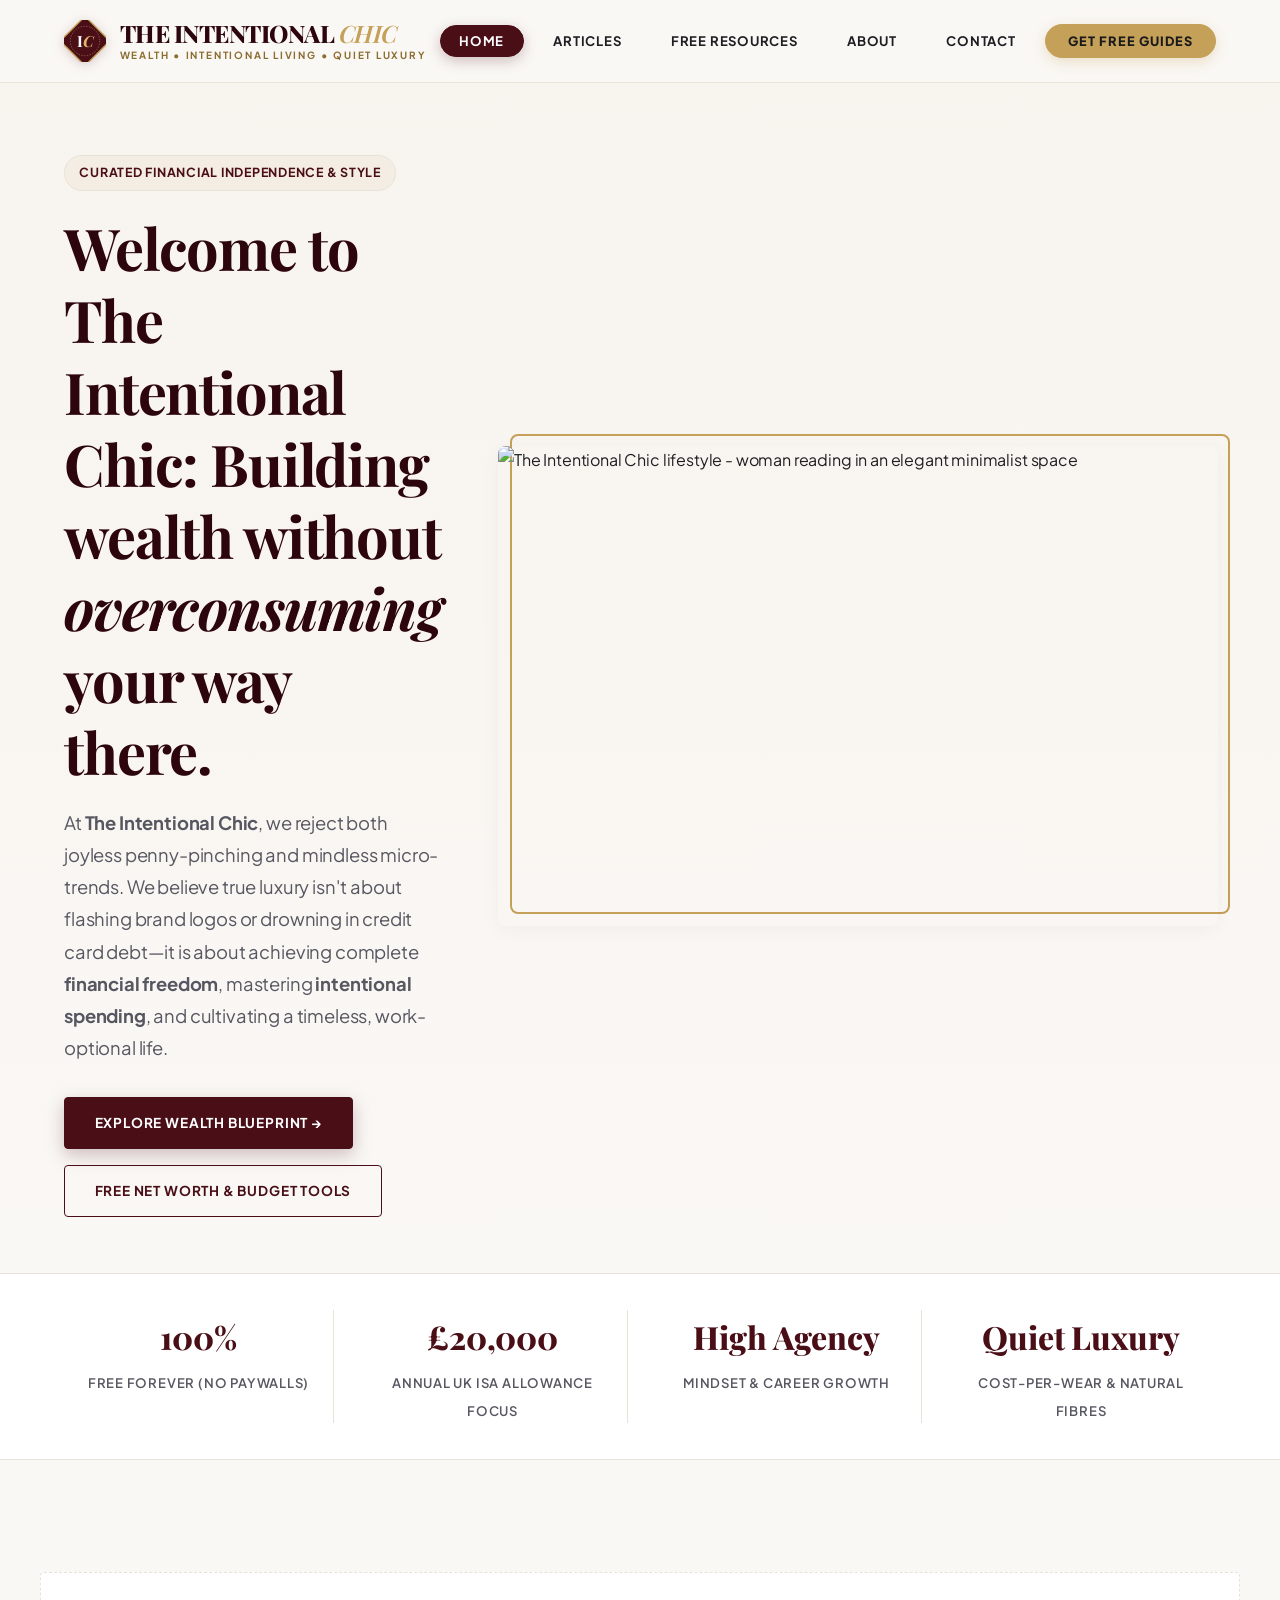
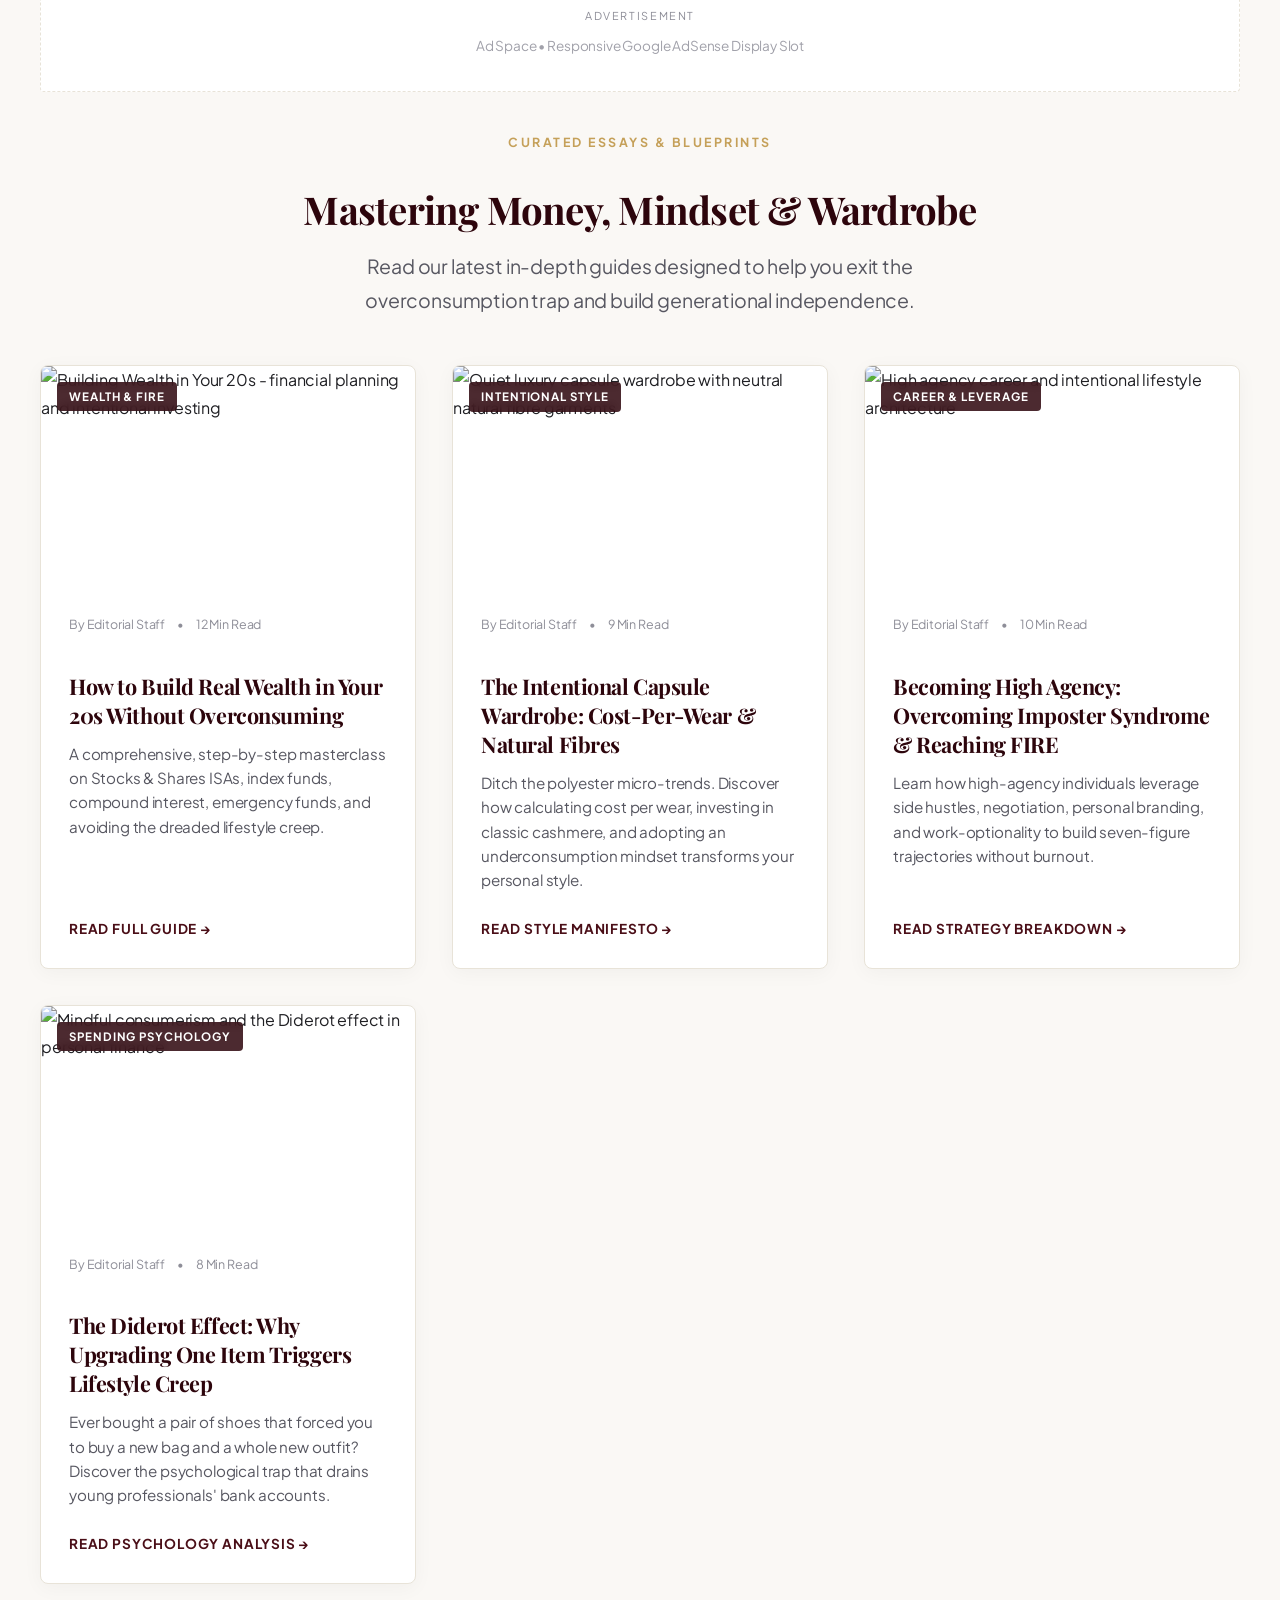
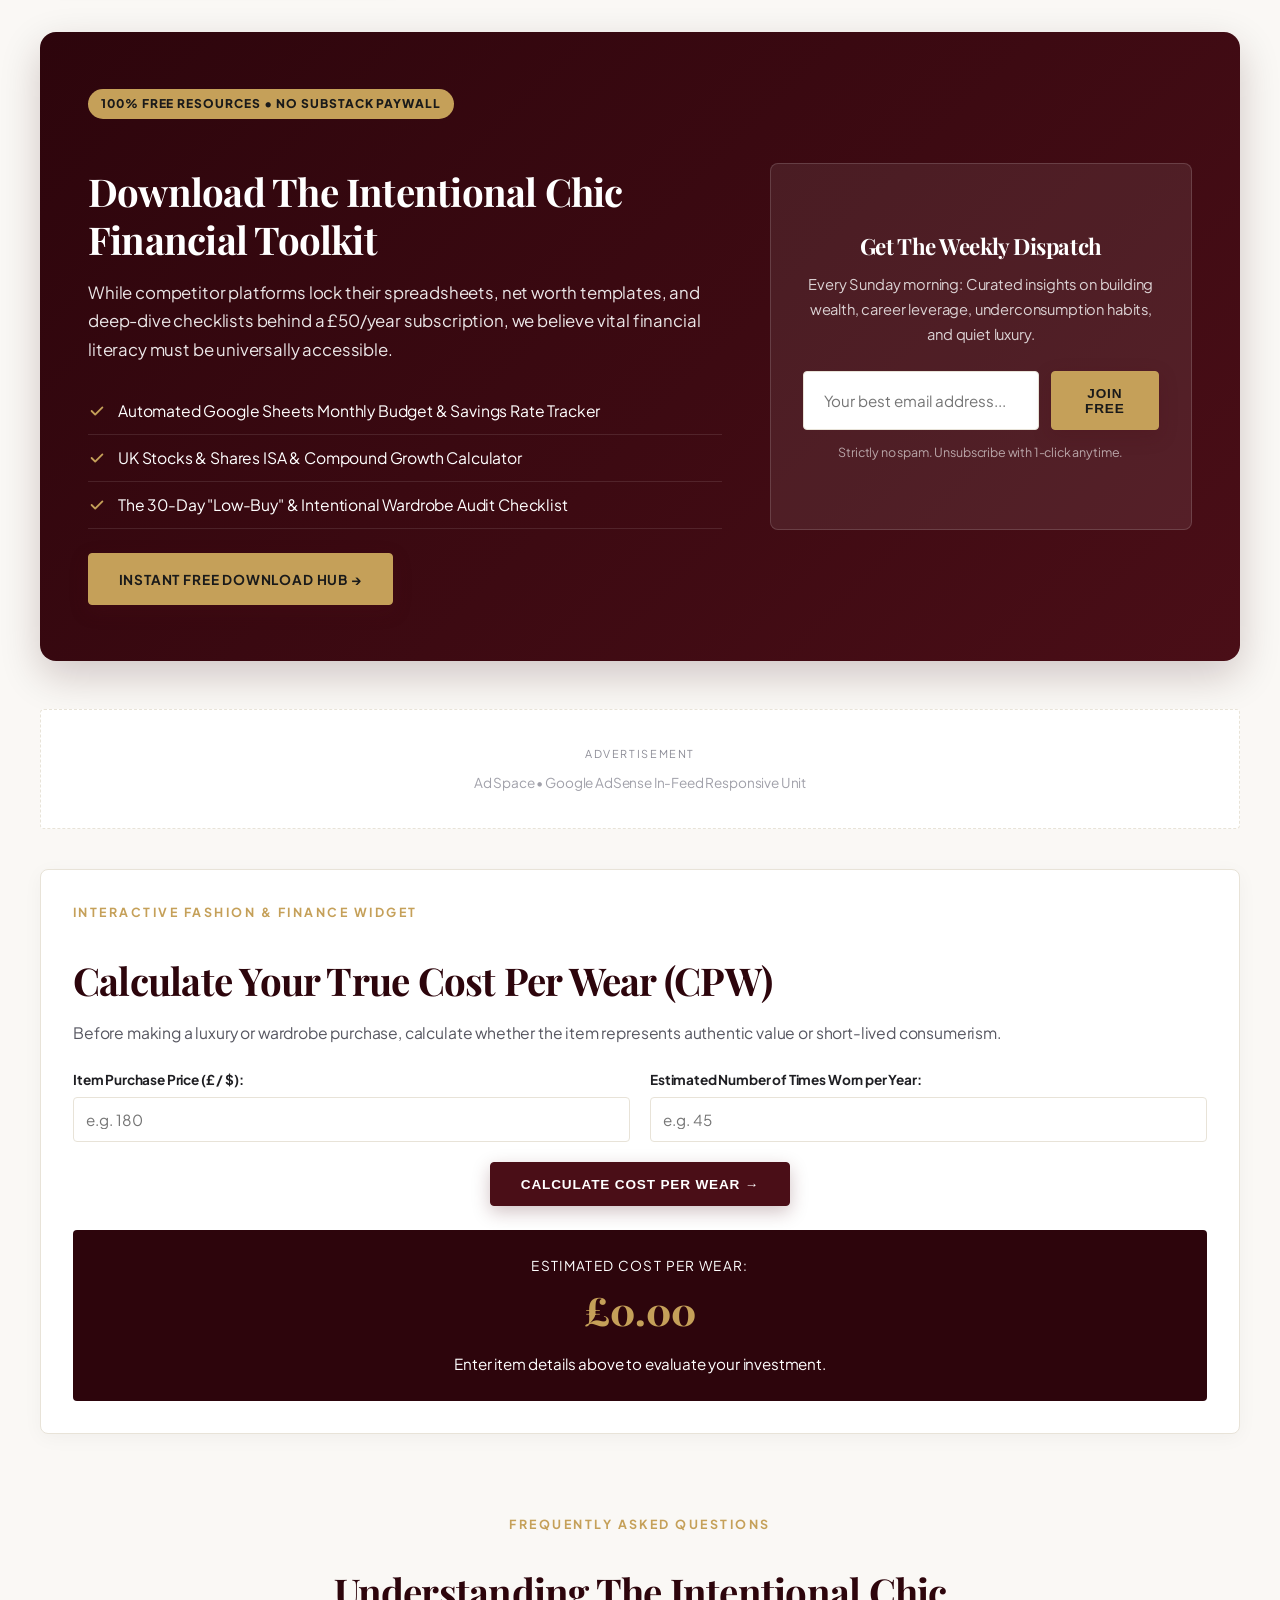
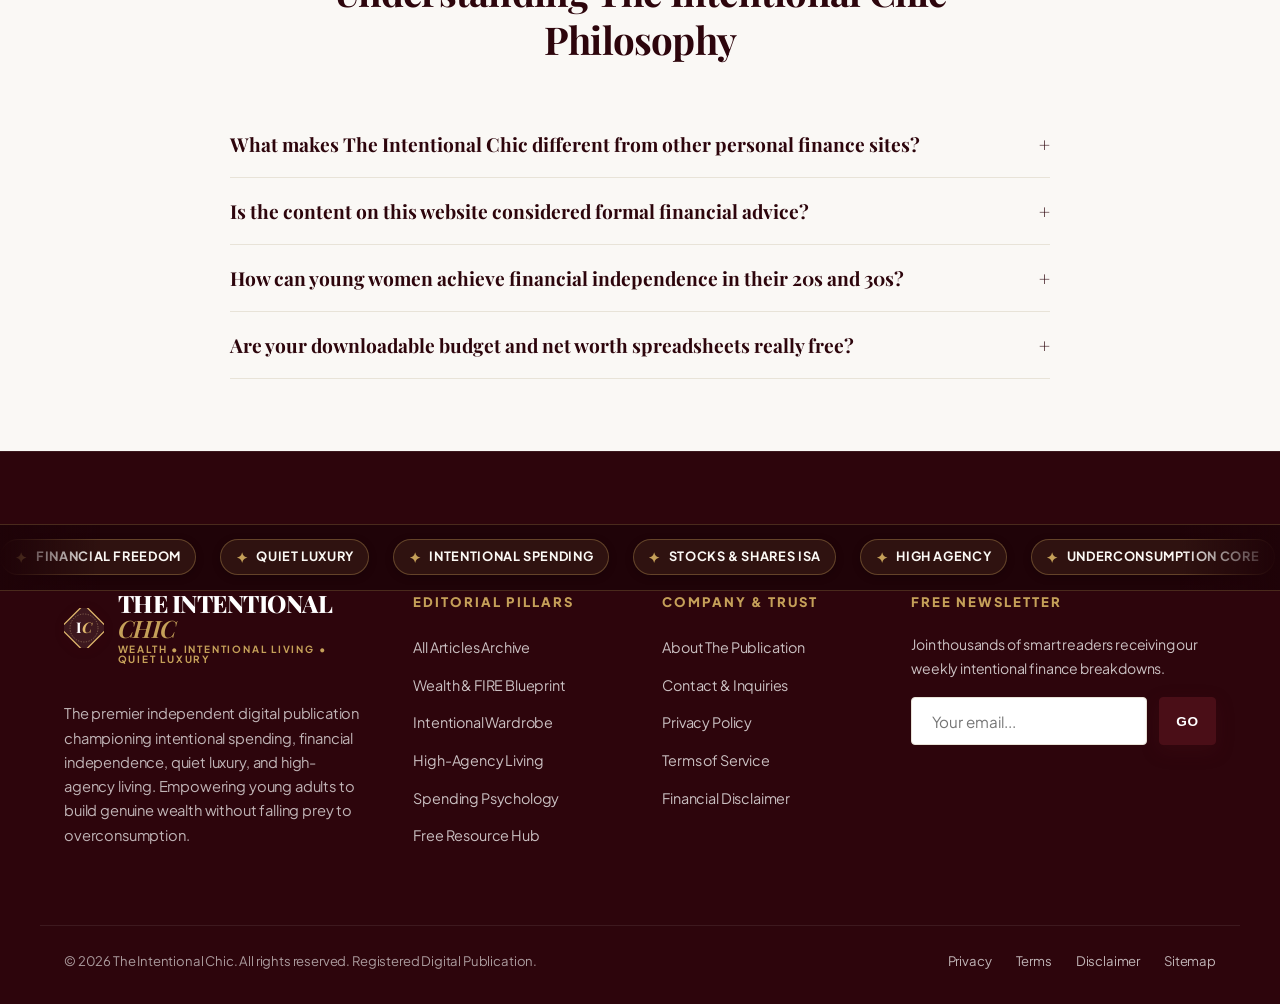
==== index.html @ efddeb8c "Add files via upload" ====
<!DOCTYPE html>
<html lang="en">
<head>
  <meta charset="UTF-8">
  <meta name="viewport" content="width=device-width, initial-scale=1.0">
  <title>The Intentional Chic — Building Wealth, Intentional Living & Quiet Luxury</title>
  <meta name="description" content="Welcome to The Intentional Chic. Discover how to build wealth in your 20s and 30s without overconsuming. 100% free personal finance guides, Stocks & Shares ISA tutorials, quiet luxury capsule wardrobes, and high-agency strategies.">
  <meta name="keywords" content="The Intentional Chic, building wealth in your 20s, quiet luxury, intentional spending, financial literacy, underconsumption core, Stocks and Shares ISA, FIRE movement UK, compound interest, personal finance">
  <link rel="canonical" href="https://www.theintentionalchic.com/">
  
  <!-- Open Graph / Meta -->
  <meta property="og:type" content="website">
  <meta property="og:title" content="The Intentional Chic — Building Wealth, Intentional Living & Quiet Luxury">
  <meta property="og:description" content="The blueprint for building wealth, mastering personal finance, and cultivating quiet luxury without overconsumption. 100% free with zero paywalls.">
  <meta property="og:image" content="images/hero-intentional-chic-lifestyle.jpg">
  <meta property="og:url" content="https://www.theintentionalchic.com/">

  <!-- Stylesheet -->
    <link rel="icon" type="image/svg+xml" href="images/favicon.svg">
  <link rel="stylesheet" href="styles.css">
  <link rel="preconnect" href="https://fonts.googleapis.com">
  <link rel="preconnect" href="https://fonts.gstatic.com" crossorigin>
  <link href="https://fonts.googleapis.com/css2?family=Playfair+Display:ital,wght@0,500;0,700;0,800;1,400;1,600&family=Plus+Jakarta+Sans:wght@400;500;600;700&display=swap" rel="stylesheet">

  <!-- Schema.org Structured Data for Google AdSense & SEO -->
  <script type="application/ld+json">
  {
    "@context": "https://schema.org",
    "@type": "WebSite",
    "name": "The Intentional Chic",
    "url": "https://www.theintentionalchic.com/",
    "description": "Building wealth in your 20s without overconsuming. Practical personal finance, quiet luxury, and financial independence.",
    "publisher": {
      "@type": "Organization",
      "name": "The Intentional Chic",
      "logo": {
        "@type": "ImageObject",
        "url": "https://www.theintentionalchic.com/images/hero-intentional-chic-lifestyle.jpg"
      }
    }
  }
  </script>
</head>
<body>

  

  <!-- Site Header -->
  <header class="site-header">
    <div class="container nav-wrapper">
            <a href="index.html" class="brand-logo" aria-label="The Intentional Chic Home">
        <div class="logo-mark">
          <svg width="42" height="42" viewBox="0 0 60 60" fill="none" xmlns="http://www.w3.org/2000/svg">
            <rect x="5" y="5" width="50" height="50" rx="6" transform="rotate(45 30 30)" fill="#4a0e17" stroke="#c5a059" stroke-width="2"/>
            <circle cx="30" cy="30" r="21" stroke="#dfb76c" stroke-width="1" stroke-dasharray="2 2" stroke-opacity="0.6"/>
            <text x="23" y="38" font-family="'Playfair Display', Georgia, serif" font-size="22" font-weight="700" fill="#ffffff" text-anchor="middle">I</text>
            <text x="35" y="38" font-family="'Playfair Display', Georgia, serif" font-size="22" font-weight="700" font-style="italic" fill="#dfb76c" text-anchor="middle">C</text>
          </svg>
        </div>
        <div class="logo-text">
          <span class="logo-brand">THE INTENTIONAL <em>CHIC</em></span>
          <span class="logo-tagline">WEALTH &bull; INTENTIONAL LIVING &bull; QUIET LUXURY</span>
        </div>
      </a>

<nav>
        <ul class="main-nav">
          <li><a href="index.html" class="nav-link active">Home</a></li>
          <li><a href="articles.html" class="nav-link">Articles</a></li>
          <li><a href="free-resources.html" class="nav-link">Free Resources</a></li>
          <li><a href="about.html" class="nav-link">About</a></li>
          <li><a href="contact.html" class="nav-link">Contact</a></li>
          <li><a href="free-resources.html" class="nav-cta">Get Free Guides</a></li>
        </ul>
      </nav>

      <button class="mobile-menu-btn" aria-label="Toggle navigation menu" aria-expanded="false">&#9776;</button>
    </div>
  </header>

  <!-- Hero Section (Featuring Web Name in Intro) -->
  <section class="hero-section">
    <div class="container hero-grid">
      <div class="hero-content">
        <div class="hero-badge">Curated Financial Independence &amp; Style</div>
        <h1 class="hero-title">
          Welcome to <strong>The Intentional Chic</strong>: Building wealth without <em>overconsuming</em> your way there.
        </h1>
        <p class="hero-desc">
          At <strong>The Intentional Chic</strong>, we reject both joyless penny-pinching and mindless micro-trends. We believe true luxury isn't about flashing brand logos or drowning in credit card debt—it is about achieving complete <strong>financial freedom</strong>, mastering <strong>intentional spending</strong>, and cultivating a timeless, work-optional life.
        </p>
        <div class="hero-actions">
          <a href="building-wealth-in-your-20s.html" class="btn-primary">Explore Wealth Blueprint &rarr;</a>
          <a href="free-resources.html" class="btn-outline">Free Net Worth &amp; Budget Tools</a>
        </div>
      </div>

      <div class="hero-image-wrap">
        <img src="images/hero-intentional-chic-lifestyle.jpg" alt="The Intentional Chic lifestyle - woman reading in an elegant minimalist space" class="hero-img" width="1200" height="800">
      </div>
    </div>
  </section>

  <!-- Key Metrics Strip -->
  <div class="metrics-strip">
    <div class="container metrics-grid">
      <div class="metric-item">
        <span class="metric-value">100%</span>
        <span class="metric-label">Free Forever (No Paywalls)</span>
      </div>
      <div class="metric-item">
        <span class="metric-value">£20,000</span>
        <span class="metric-label">Annual UK ISA Allowance Focus</span>
      </div>
      <div class="metric-item">
        <span class="metric-value">High Agency</span>
        <span class="metric-label">Mindset &amp; Career Growth</span>
      </div>
      <div class="metric-item">
        <span class="metric-value">Quiet Luxury</span>
        <span class="metric-label">Cost-Per-Wear &amp; Natural Fibres</span>
      </div>
    </div>
  </div>

  <!-- Main Content Container -->
  <main class="container section-pad">

    <!-- AdSense Slot (Top Responsive Banner) -->
    <div class="adsense-slot" aria-label="Advertisement Banner">
      <span class="adsense-label">Advertisement</span>
      <!-- Google AdSense ad unit code goes here -->
      <div style="font-size: 0.85rem; color: #a1a1aa;">Ad Space &bull; Responsive Google AdSense Display Slot</div>
    </div>

    <!-- Section Header: Featured Editorial Articles -->
    <div class="section-head">
      <span class="section-eyebrow">Curated Essays &amp; Blueprints</span>
      <h2 class="section-title">Mastering Money, Mindset &amp; Wardrobe</h2>
      <p class="lead-text">Read our latest in-depth guides designed to help you exit the overconsumption trap and build generational independence.</p>
    </div>

    <!-- Articles Grid -->
    <div class="articles-grid">

      <!-- Article Card 1 -->
      <article class="article-card">
        <div class="card-thumb-wrap">
          <img src="images/building-wealth-in-your-20s-investment.jpg" alt="Building Wealth in Your 20s - financial planning and intentional investing" class="card-thumb" loading="lazy">
          <span class="card-category">Wealth &amp; FIRE</span>
        </div>
        <div class="card-body">
          <div class="card-meta">
            <span>By Editorial Staff</span> &bull; <span>12 Min Read</span>
          </div>
          <h3 class="card-title">
            <a href="building-wealth-in-your-20s.html">How to Build Real Wealth in Your 20s Without Overconsuming</a>
          </h3>
          <p class="card-excerpt">
            A comprehensive, step-by-step masterclass on Stocks &amp; Shares ISAs, index funds, compound interest, emergency funds, and avoiding the dreaded lifestyle creep.
          </p>
          <a href="building-wealth-in-your-20s.html" class="card-link">Read Full Guide &rarr;</a>
        </div>
      </article>

      <!-- Article Card 2 -->
      <article class="article-card">
        <div class="card-thumb-wrap">
          <img src="images/quiet-luxury-capsule-wardrobe-staples.jpg" alt="Quiet luxury capsule wardrobe with neutral natural fibre garments" class="card-thumb" loading="lazy">
          <span class="card-category">Intentional Style</span>
        </div>
        <div class="card-body">
          <div class="card-meta">
            <span>By Editorial Staff</span> &bull; <span>9 Min Read</span>
          </div>
          <h3 class="card-title">
            <a href="quiet-luxury-capsule-wardrobe.html">The Intentional Capsule Wardrobe: Cost-Per-Wear &amp; Natural Fibres</a>
          </h3>
          <p class="card-excerpt">
            Ditch the polyester micro-trends. Discover how calculating cost per wear, investing in classic cashmere, and adopting an underconsumption mindset transforms your personal style.
          </p>
          <a href="quiet-luxury-capsule-wardrobe.html" class="card-link">Read Style Manifesto &rarr;</a>
        </div>
      </article>

      <!-- Article Card 3 -->
      <article class="article-card">
        <div class="card-thumb-wrap">
          <img src="images/high-agency-career-financial-freedom.jpg" alt="High agency career and intentional lifestyle architecture" class="card-thumb" loading="lazy">
          <span class="card-category">Career &amp; Leverage</span>
        </div>
        <div class="card-body">
          <div class="card-meta">
            <span>By Editorial Staff</span> &bull; <span>10 Min Read</span>
          </div>
          <h3 class="card-title">
            <a href="high-agency-financial-freedom.html">Becoming High Agency: Overcoming Imposter Syndrome &amp; Reaching FIRE</a>
          </h3>
          <p class="card-excerpt">
            Learn how high-agency individuals leverage side hustles, negotiation, personal branding, and work-optionality to build seven-figure trajectories without burnout.
          </p>
          <a href="high-agency-financial-freedom.html" class="card-link">Read Strategy Breakdown &rarr;</a>
        </div>
      </article>

      <!-- Article Card 4 -->
      <article class="article-card">
        <div class="card-thumb-wrap">
          <img src="images/diderot-effect-mindful-spending-habits.jpg" alt="Mindful consumerism and the Diderot effect in personal finance" class="card-thumb" loading="lazy">
          <span class="card-category">Spending Psychology</span>
        </div>
        <div class="card-body">
          <div class="card-meta">
            <span>By Editorial Staff</span> &bull; <span>8 Min Read</span>
          </div>
          <h3 class="card-title">
            <a href="diderot-effect-mindful-spending.html">The Diderot Effect: Why Upgrading One Item Triggers Lifestyle Creep</a>
          </h3>
          <p class="card-excerpt">
            Ever bought a pair of shoes that forced you to buy a new bag and a whole new outfit? Discover the psychological trap that drains young professionals' bank accounts.
          </p>
          <a href="diderot-effect-mindful-spending.html" class="card-link">Read Psychology Analysis &rarr;</a>
        </div>
      </article>

    </div>

    <!-- Free Resources Feature Box (Our Key Differentiator vs Paid Substack) -->
    <div class="resources-feature-box">
      <div>
        <span class="free-pill">100% Free Resources &bull; No Substack Paywall</span>
        <h2>Download The Intentional Chic Financial Toolkit</h2>
        <p style="color: rgba(255, 255, 255, 0.9); font-size: 1.05rem; margin-top: 0.75rem;">
          While competitor platforms lock their spreadsheets, net worth templates, and deep-dive checklists behind a £50/year subscription, we believe vital financial literacy must be universally accessible.
        </p>
        <ul class="resources-list">
          <li>
            <svg width="18" height="18" fill="currentColor" viewBox="0 0 20 20"><path fill-rule="evenodd" d="M16.707 5.293a1 1 0 010 1.414l-8 8a1 1 0 01-1.414 0l-4-4a1 1 0 011.414-1.414L8 12.586l7.293-7.293a1 1 0 011.414 0z" clip-rule="evenodd"></path></svg>
            Automated Google Sheets Monthly Budget &amp; Savings Rate Tracker
          </li>
          <li>
            <svg width="18" height="18" fill="currentColor" viewBox="0 0 20 20"><path fill-rule="evenodd" d="M16.707 5.293a1 1 0 010 1.414l-8 8a1 1 0 01-1.414 0l-4-4a1 1 0 011.414-1.414L8 12.586l7.293-7.293a1 1 0 011.414 0z" clip-rule="evenodd"></path></svg>
            UK Stocks &amp; Shares ISA &amp; Compound Growth Calculator
          </li>
          <li>
            <svg width="18" height="18" fill="currentColor" viewBox="0 0 20 20"><path fill-rule="evenodd" d="M16.707 5.293a1 1 0 010 1.414l-8 8a1 1 0 01-1.414 0l-4-4a1 1 0 011.414-1.414L8 12.586l7.293-7.293a1 1 0 011.414 0z" clip-rule="evenodd"></path></svg>
            The 30-Day "Low-Buy" &amp; Intentional Wardrobe Audit Checklist
          </li>
        </ul>
        <a href="free-resources.html" class="btn-primary" style="background: var(--color-accent-gold); color: #1a1a1a; border-color: var(--color-accent-gold);">
          Instant Free Download Hub &rarr;
        </a>
      </div>

      <div>
        <div class="newsletter-card" style="background: rgba(255, 255, 255, 0.08); border-color: rgba(255, 255, 255, 0.15); color: #fff;">
          <h3 style="color: #fff; font-size: 1.4rem;">Get The Weekly Dispatch</h3>
          <p style="font-size: 0.92rem; color: rgba(255, 255, 255, 0.8); margin-top: 0.5rem;">
            Every Sunday morning: Curated insights on building wealth, career leverage, underconsumption habits, and quiet luxury.
          </p>
          <form class="newsletter-form" id="lead-capture-form">
            <input type="email" class="newsletter-input" placeholder="Your best email address..." required aria-label="Email Address">
            <button type="submit" class="btn-primary" style="background: var(--color-accent-gold); color: #1a1a1a; border-color: var(--color-accent-gold);">Join Free</button>
          </form>
          <p class="newsletter-note" style="color: rgba(255, 255, 255, 0.6);">Strictly no spam. Unsubscribe with 1-click anytime.</p>
        </div>
      </div>
    </div>

    <!-- AdSense In-Content Slot -->
    <div class="adsense-slot" aria-label="Advertisement Banner">
      <span class="adsense-label">Advertisement</span>
      <div style="font-size: 0.85rem; color: #a1a1aa;">Ad Space &bull; Google AdSense In-Feed Responsive Unit</div>
    </div>

    <!-- Interactive Cost-Per-Wear Calculator Tool -->
    <div class="interactive-tool-card">
      <span class="section-eyebrow">Interactive Fashion &amp; Finance Widget</span>
      <h2>Calculate Your True Cost Per Wear (CPW)</h2>
      <p style="color: var(--color-text-muted); font-size: 0.98rem;">
        Before making a luxury or wardrobe purchase, calculate whether the item represents authentic value or short-lived consumerism.
      </p>

      <div class="tool-grid">
        <div class="tool-field">
          <label for="item-price">Item Purchase Price (£ / $):</label>
          <input type="number" id="item-price" placeholder="e.g. 180" min="1">
        </div>
        <div class="tool-field">
          <label for="estimated-wears">Estimated Number of Times Worn per Year:</label>
          <input type="number" id="estimated-wears" placeholder="e.g. 45" min="1">
        </div>
      </div>

      <div style="margin-top: 1.25rem; text-align: center;">
        <button type="button" id="calculate-cpw" class="btn-primary">Calculate Cost Per Wear &rarr;</button>
      </div>

      <div class="tool-result-box">
        <div style="font-size: 0.85rem; letter-spacing: 0.1em; text-transform: uppercase;">Estimated Cost Per Wear:</div>
        <div class="tool-result-number" id="cpw-result">£0.00</div>
        <div id="cpw-verdict" style="margin-top: 0.5rem; font-size: 0.95rem;">Enter item details above to evaluate your investment.</div>
      </div>
    </div>

    <!-- Frequently Asked Questions (FAQ - Essential for AdSense & Rich Snippets) -->
    <div class="section-head" style="margin-top: 5rem;">
      <span class="section-eyebrow">Frequently Asked Questions</span>
      <h2 class="section-title">Understanding The Intentional Chic Philosophy</h2>
    </div>

    <div class="faq-list">
      <div class="faq-item">
        <button class="faq-question" aria-expanded="false">
          What makes The Intentional Chic different from other personal finance sites?
          <span>+</span>
        </button>
        <div class="faq-answer" style="display: none;">
          <p>
            Traditional finance platforms preach extreme austerity and restrictive penny-pinching, while fashion media promotes endless hyper-consumption. <strong>The Intentional Chic</strong> bridges this gap: we show you how to enjoy high quality, quiet luxury, and great taste while aggressively building wealth and funding your work-optional future. Most importantly, everything on our platform is <strong>100% free</strong> with zero paywalls.
          </p>
        </div>
      </div>

      <div class="faq-item">
        <button class="faq-question" aria-expanded="false">
          Is the content on this website considered formal financial advice?
          <span>+</span>
        </button>
        <div class="faq-answer" style="display: none;">
          <p>
            No. All content on <strong>The Intentional Chic</strong> is strictly for educational, informational, and inspirational purposes. We do not provide tailored individual financial, tax, or investment advice. For regulated UK advice, always consult a licensed professional registered with the <a href="https://www.fca.org.uk/" target="_blank" rel="noopener noreferrer">Financial Conduct Authority (FCA)</a>.
          </p>
        </div>
      </div>

      <div class="faq-item">
        <button class="faq-question" aria-expanded="false">
          How can young women achieve financial independence in their 20s and 30s?
          <span>+</span>
        </button>
        <div class="faq-answer" style="display: none;">
          <p>
            By focusing on three core pillars: (1) Automating contributions into tax-advantaged accounts like the UK Stocks &amp; Shares ISA, (2) Practicing intentional spending by eliminating low-value micro-expenses, and (3) Adopting a high-agency career mindset that actively seeks skill leverage, promotions, and asymmetric side income. Explore our in-depth <a href="building-wealth-in-your-20s.html">Wealth Building Guide</a> for a full breakdown.
          </p>
        </div>
      </div>

      <div class="faq-item">
        <button class="faq-question" aria-expanded="false">
          Are your downloadable budget and net worth spreadsheets really free?
          <span>+</span>
        </button>
        <div class="faq-answer" style="display: none;">
          <p>
            Yes, 100% free. You can view, copy, and utilize all templates directly on our <a href="free-resources.html">Free Resources Page</a> without providing credit card details or paying monthly membership fees.
          </p>
        </div>
      </div>
    </div>

  </main>

  <!-- Site Footer with Mandatory AdSense Compliance Links -->
  <footer class="site-footer">
  <!-- Animated Trending NLP Keywords Ticker -->
  <div class="footer-ticker-section" aria-label="Core Editorial Topics and Keywords">
    <div class="footer-ticker-wrapper">
      <div class="footer-ticker-track">
        <span class="ticker-chip"><span class="ticker-sparkle">&#10022;</span> Financial Freedom</span>
        <span class="ticker-chip"><span class="ticker-sparkle">&#10022;</span> Quiet Luxury</span>
        <span class="ticker-chip"><span class="ticker-sparkle">&#10022;</span> Intentional Spending</span>
        <span class="ticker-chip"><span class="ticker-sparkle">&#10022;</span> Stocks &amp; Shares ISA</span>
        <span class="ticker-chip"><span class="ticker-sparkle">&#10022;</span> High Agency</span>
        <span class="ticker-chip"><span class="ticker-sparkle">&#10022;</span> Underconsumption Core</span>
        <span class="ticker-chip"><span class="ticker-sparkle">&#10022;</span> Cost Per Wear</span>
        <span class="ticker-chip"><span class="ticker-sparkle">&#10022;</span> Compound Interest</span>
        <span class="ticker-chip"><span class="ticker-sparkle">&#10022;</span> Forever Wardrobe</span>
        <span class="ticker-chip"><span class="ticker-sparkle">&#10022;</span> Net Worth Building</span>
        <span class="ticker-chip"><span class="ticker-sparkle">&#10022;</span> Diderot Effect</span>
        <span class="ticker-chip"><span class="ticker-sparkle">&#10022;</span> Work-Optionality</span>
        <span class="ticker-chip"><span class="ticker-sparkle">&#10022;</span> Natural Fibres</span>
        <span class="ticker-chip"><span class="ticker-sparkle">&#10022;</span> Loud Budgeting</span>
        <!-- Repeated for seamless 100% loop -->
        <span class="ticker-chip"><span class="ticker-sparkle">&#10022;</span> Financial Freedom</span>
        <span class="ticker-chip"><span class="ticker-sparkle">&#10022;</span> Quiet Luxury</span>
        <span class="ticker-chip"><span class="ticker-sparkle">&#10022;</span> Intentional Spending</span>
        <span class="ticker-chip"><span class="ticker-sparkle">&#10022;</span> Stocks &amp; Shares ISA</span>
        <span class="ticker-chip"><span class="ticker-sparkle">&#10022;</span> High Agency</span>
        <span class="ticker-chip"><span class="ticker-sparkle">&#10022;</span> Underconsumption Core</span>
        <span class="ticker-chip"><span class="ticker-sparkle">&#10022;</span> Cost Per Wear</span>
        <span class="ticker-chip"><span class="ticker-sparkle">&#10022;</span> Compound Interest</span>
        <span class="ticker-chip"><span class="ticker-sparkle">&#10022;</span> Forever Wardrobe</span>
        <span class="ticker-chip"><span class="ticker-sparkle">&#10022;</span> Net Worth Building</span>
        <span class="ticker-chip"><span class="ticker-sparkle">&#10022;</span> Diderot Effect</span>
        <span class="ticker-chip"><span class="ticker-sparkle">&#10022;</span> Work-Optionality</span>
        <span class="ticker-chip"><span class="ticker-sparkle">&#10022;</span> Natural Fibres</span>
        <span class="ticker-chip"><span class="ticker-sparkle">&#10022;</span> Loud Budgeting</span>
      </div>
    </div>
  </div>

    <div class="container footer-grid">
            <div class="footer-brand">
        <a href="index.html" class="brand-logo footer-brand-logo" aria-label="The Intentional Chic Home">
          <div class="logo-mark">
            <svg width="40" height="40" viewBox="0 0 60 60" fill="none" xmlns="http://www.w3.org/2000/svg">
              <rect x="5" y="5" width="50" height="50" rx="6" transform="rotate(45 30 30)" fill="rgba(255,255,255,0.08)" stroke="#dfb76c" stroke-width="2"/>
              <circle cx="30" cy="30" r="21" stroke="#f3d89d" stroke-width="1" stroke-dasharray="2 2" stroke-opacity="0.5"/>
              <text x="23" y="38" font-family="'Playfair Display', Georgia, serif" font-size="22" font-weight="700" fill="#ffffff" text-anchor="middle">I</text>
              <text x="35" y="38" font-family="'Playfair Display', Georgia, serif" font-size="22" font-weight="700" font-style="italic" fill="#dfb76c" text-anchor="middle">C</text>
            </svg>
          </div>
          <div class="logo-text">
            <span class="logo-brand">THE INTENTIONAL <em>CHIC</em></span>
            <span class="logo-tagline">WEALTH &bull; INTENTIONAL LIVING &bull; QUIET LUXURY</span>
          </div>
        </a>
        <p class="footer-desc">
          The premier independent digital publication championing intentional spending, financial independence, quiet luxury, and high-agency living. Empowering young adults to build genuine wealth without falling prey to overconsumption.
        </p>
      </div>

      <div>
        <div class="footer-heading">Editorial Pillars</div>
        <ul class="footer-links">
          <li><a href="articles.html">All Articles Archive</a></li>
          <li><a href="building-wealth-in-your-20s.html">Wealth &amp; FIRE Blueprint</a></li>
          <li><a href="quiet-luxury-capsule-wardrobe.html">Intentional Wardrobe</a></li>
          <li><a href="high-agency-financial-freedom.html">High-Agency Living</a></li>
          <li><a href="diderot-effect-mindful-spending.html">Spending Psychology</a></li>
          <li><a href="free-resources.html">Free Resource Hub</a></li>
        </ul>
      </div>

      <div>
        <div class="footer-heading">Company &amp; Trust</div>
        <ul class="footer-links">
          <li><a href="about.html">About The Publication</a></li>
          <li><a href="contact.html">Contact &amp; Inquiries</a></li>
          <li><a href="privacy-policy.html">Privacy Policy</a></li>
          <li><a href="terms-of-service.html">Terms of Service</a></li>
          <li><a href="disclaimer.html">Financial Disclaimer</a></li>
        </ul>
      </div>

      <div>
        <div class="footer-heading">Free Newsletter</div>
        <p style="font-size: 0.88rem; color: rgba(255, 255, 255, 0.75); margin-bottom: 1rem;">
          Join thousands of smart readers receiving our weekly intentional finance breakdowns.
        </p>
        <form class="newsletter-form" style="margin: 0;">
          <input type="email" class="newsletter-input" placeholder="Your email..." required aria-label="Email">
          <button type="submit" class="btn-primary" style="padding: 0.65rem 1rem;">Go</button>
        </form>
      </div>
    </div>

    <div class="container footer-bottom">
      <div>&copy; 2026 The Intentional Chic. All rights reserved. Registered Digital Publication.</div>
      <div style="display: flex; gap: 1.5rem;">
        <a href="privacy-policy.html" style="color: rgba(255,255,255,0.7);">Privacy</a>
        <a href="terms-of-service.html" style="color: rgba(255,255,255,0.7);">Terms</a>
        <a href="disclaimer.html" style="color: rgba(255,255,255,0.7);">Disclaimer</a>
        <a href="sitemap.xml" style="color: rgba(255,255,255,0.7);">Sitemap</a>
      </div>
    </div>
  </footer>

  <!-- Scripts -->
  <script src="main.js"></script>
</body>
</html>
---- styles.css ----
/* ==========================================================================
   THE INTENTIONAL CHIC - Modern Luxury Editorial Stylesheet
   Designed for High SEO Performance, AdSense Compliance & Mobile Responsiveness
   ========================================================================== */

:root {
  --color-primary: #4a0e17;        /* Signature Deep Bordeaux / Cherry Noir */
  --color-primary-dark: #2d050c;
  --color-primary-light: #6e1a25;
  --color-accent-gold: #c5a059;     /* Subtle Muted Gold */
  --color-accent-soft: #f4ede4;
  --color-bg-base: #faf8f5;        /* Warm Silk White / Ivory */
  --color-bg-card: #ffffff;
  --color-bg-secondary: #f3efe8;
  --color-text-main: #1f1f23;
  --color-text-muted: #575761;
  --color-text-light: #8e8e98;
  --color-border: #e8e3d8;
  --color-border-dark: #2d050c;
  
  --font-serif: "Playfair Display", "Alegreya", "Spectral", Georgia, serif;
  --font-sans: "Plus Jakarta Sans", -apple-system, BlinkMacSystemFont, "Segoe UI", Roboto, sans-serif;
  
  --max-width-site: 1200px;
  --max-width-article: 820px;
  --radius-sm: 4px;
  --radius-md: 8px;
  --radius-lg: 16px;
  --shadow-subtle: 0 4px 20px rgba(0, 0, 0, 0.04);
  --shadow-hover: 0 10px 30px rgba(74, 14, 23, 0.08);
  --transition: all 0.3s cubic-bezier(0.16, 1, 0.3, 1);
}

*, *::before, *::after {
  box-sizing: border-box;
  margin: 0;
  padding: 0;
}

html {
  font-size: 16px;
  scroll-behavior: smooth;
  -webkit-text-size-adjust: 100%;
}

body {
  font-family: var(--font-sans);
  background-color: var(--color-bg-base);
  color: var(--color-text-main);
  line-height: 1.7;
  overflow-x: hidden;
  letter-spacing: -0.01em;
}

a {
  color: var(--color-primary);
  text-decoration: none;
  transition: var(--transition);
}

a:hover {
  color: var(--color-primary-light);
  text-decoration: none;
}

img {
  max-width: 100%;
  height: auto;
  display: block;
}

/* Typography Presets */
h1, h2, h3, h4, h5, h6 {
  font-family: var(--font-serif);
  font-weight: 700;
  color: var(--color-primary-dark);
  line-height: 1.25;
  letter-spacing: -0.02em;
}

h1 { font-size: clamp(2.2rem, 4.5vw, 3.6rem); margin-bottom: 1.25rem; }
h2 { font-size: clamp(1.6rem, 3vw, 2.4rem); margin-top: 2rem; margin-bottom: 1rem; }
h3 { font-size: clamp(1.25rem, 2vw, 1.6rem); margin-top: 1.5rem; margin-bottom: 0.75rem; }
h4 { font-size: 1.2rem; }

p { margin-bottom: 1.35rem; font-size: 1.05rem; }

.lead-text {
  font-size: 1.22rem;
  font-weight: 400;
  line-height: 1.75;
  color: var(--color-text-muted);
}

/* Layout Utilities */
.container {
  width: 100%;
  max-width: var(--max-width-site);
  margin: 0 auto;
  padding: 0 1.5rem;
}

.article-container {
  max-width: var(--max-width-article);
  margin: 0 auto;
}

/* Announcement Top Bar */
.top-banner {
  background-color: var(--color-primary);
  color: #fff;
  font-size: 0.82rem;
  letter-spacing: 0.08em;
  text-transform: uppercase;
  padding: 0.6rem 1rem;
  text-align: center;
  font-weight: 600;
}

.top-banner a {
  color: #ffd8a8;
  text-decoration: underline;
  margin-left: 0.5rem;
}

/* Header & Navigation */
.site-header {
  background-color: rgba(250, 248, 245, 0.95);
  backdrop-filter: blur(12px);
  border-bottom: 1px solid var(--color-border);
  position: sticky;
  top: 0;
  z-index: 1000;
  padding: 1.25rem 0;
}

.nav-wrapper {
  display: flex;
  align-items: center;
  justify-content: space-between;
}

.brand-logo {
  display: inline-flex;
  align-items: center;
  gap: 0.85rem;
  text-decoration: none !important;
  transition: var(--transition);
}

.brand-logo:hover {
  opacity: 0.95;
  transform: translateY(-1px);
}

.logo-mark {
  display: flex;
  align-items: center;
  justify-content: center;
  flex-shrink: 0;
}

.logo-mark svg {
  display: block;
  filter: drop-shadow(0 2px 6px rgba(74, 14, 23, 0.2));
}

.logo-text {
  display: flex;
  flex-direction: column;
}

.logo-brand {
  font-family: var(--font-serif);
  font-size: 1.5rem;
  font-weight: 800;
  color: var(--color-primary-dark);
  letter-spacing: -0.02em;
  line-height: 1.05;
  text-transform: uppercase;
}

.logo-brand em {
  color: var(--color-accent-gold);
  font-style: italic;
  font-weight: 600;
}

.logo-tagline {
  font-family: var(--font-sans);
  font-size: 0.62rem;
  font-weight: 700;
  letter-spacing: 0.18em;
  color: #8c6d31;
  text-transform: uppercase;
  margin-top: 0.25rem;
  line-height: 1;
}

.footer-brand-logo {
  margin-bottom: 1.25rem;
}

.footer-brand-logo .logo-brand {
  color: #ffffff;
}

.footer-brand-logo .logo-tagline {
  color: var(--color-accent-gold);
}

.main-nav {
  display: flex;
  align-items: center;
  gap: 0.65rem;
  list-style: none;
}

.nav-link {
  font-size: 0.82rem;
  font-weight: 700;
  text-transform: uppercase;
  letter-spacing: 0.06em;
  color: var(--color-text-main);
  padding: 0.55rem 1.15rem;
  border-radius: 50px;
  border: 1px solid transparent;
  transition: all 0.25s cubic-bezier(0.16, 1, 0.3, 1);
  text-decoration: none !important;
  display: inline-block;
  line-height: 1;
}

.nav-link::after {
  display: none !important;
}

.nav-link:hover {
  background: rgba(74, 14, 23, 0.08);
  color: var(--color-primary) !important;
  border-color: rgba(74, 14, 23, 0.18);
  text-decoration: none !important;
  transform: translateY(-1px);
}

.nav-link.active {
  background: var(--color-primary);
  color: #ffffff !important;
  border-color: var(--color-primary);
  box-shadow: 0 4px 14px rgba(74, 14, 23, 0.25);
  text-decoration: none !important;
}

.nav-cta {
  background-color: var(--color-accent-gold);
  color: #1a1a1a !important;
  padding: 0.6rem 1.35rem;
  border-radius: 50px;
  font-size: 0.8rem;
  font-weight: 800;
  text-transform: uppercase;
  letter-spacing: 0.08em;
  display: inline-block;
  box-shadow: 0 4px 14px rgba(197, 160, 89, 0.3);
  text-decoration: none !important;
  border: 1px solid var(--color-accent-gold);
  transition: all 0.25s ease;
  line-height: 1;
}

.nav-cta:hover {
  background-color: #dfb76c;
  color: #1a1a1a !important;
  transform: translateY(-1px);
  text-decoration: none !important;
  box-shadow: 0 6px 18px rgba(197, 160, 89, 0.45);
}

.mobile-menu-btn {
  display: none;
  background: none;
  border: none;
  font-size: 1.75rem;
  color: var(--color-primary);
  cursor: pointer;
}

/* Hero Section */
.hero-section {
  padding: 4.5rem 0 3.5rem;
  background: linear-gradient(180deg, rgba(244, 237, 228, 0.4) 0%, rgba(250, 248, 245, 1) 100%);
  border-bottom: 1px solid var(--color-border);
}

.hero-grid {
  display: grid;
  grid-template-columns: 1.15fr 0.85fr;
  gap: 3.5rem;
  align-items: center;
}

.hero-badge {
  display: inline-flex;
  align-items: center;
  gap: 0.5rem;
  background: var(--color-accent-soft);
  color: var(--color-primary);
  padding: 0.4rem 0.9rem;
  border-radius: 50px;
  font-size: 0.78rem;
  font-weight: 700;
  letter-spacing: 0.06em;
  text-transform: uppercase;
  margin-bottom: 1.25rem;
  border: 1px solid var(--color-border);
}

.hero-title {
  color: var(--color-primary-dark);
  margin-bottom: 1.25rem;
}

.hero-title span {
  color: var(--color-primary);
  font-style: italic;
  font-weight: 400;
}

.hero-desc {
  font-size: 1.15rem;
  color: var(--color-text-muted);
  line-height: 1.75;
  margin-bottom: 2rem;
}

.hero-actions {
  display: flex;
  gap: 1rem;
  align-items: center;
  flex-wrap: wrap;
}

.btn-primary {
  background: var(--color-primary);
  color: #fff;
  padding: 0.85rem 1.85rem;
  font-weight: 700;
  text-transform: uppercase;
  letter-spacing: 0.06em;
  font-size: 0.85rem;
  border-radius: var(--radius-sm);
  display: inline-flex;
  align-items: center;
  gap: 0.5rem;
  box-shadow: 0 6px 18px rgba(74, 14, 23, 0.25);
  border: 1px solid var(--color-primary);
}

.btn-primary:hover {
  background: var(--color-primary-light);
  color: #fff;
  text-decoration: none;
  transform: translateY(-2px);
}

.btn-outline {
  border: 1px solid var(--color-primary);
  color: var(--color-primary);
  padding: 0.85rem 1.85rem;
  font-weight: 700;
  text-transform: uppercase;
  letter-spacing: 0.06em;
  font-size: 0.85rem;
  border-radius: var(--radius-sm);
  background: transparent;
}

.btn-outline:hover {
  background: var(--color-primary);
  color: #fff;
  text-decoration: none;
}

.hero-image-wrap {
  position: relative;
}

.hero-image-wrap::before {
  content: "";
  position: absolute;
  top: -12px;
  right: -12px;
  width: 100%;
  height: 100%;
  border: 2px solid var(--color-accent-gold);
  border-radius: var(--radius-md);
  z-index: 1;
  pointer-events: none;
}

.hero-img {
  width: 100%;
  height: 480px;
  object-fit: cover;
  border-radius: var(--radius-md);
  position: relative;
  z-index: 2;
  box-shadow: var(--shadow-subtle);
}

/* Feature Metrics Bar */
.metrics-strip {
  background: var(--color-bg-card);
  border-bottom: 1px solid var(--color-border);
  padding: 2.25rem 0;
}

.metrics-grid {
  display: grid;
  grid-template-columns: repeat(4, 1fr);
  gap: 1.5rem;
  text-align: center;
}

.metric-item {
  padding: 0 1rem;
  border-right: 1px solid var(--color-border);
}

.metric-item:last-child {
  border-right: none;
}

.metric-value {
  font-family: var(--font-serif);
  font-size: 2rem;
  font-weight: 800;
  color: var(--color-primary);
  display: block;
  margin-bottom: 0.25rem;
}

.metric-label {
  font-size: 0.82rem;
  color: var(--color-text-muted);
  text-transform: uppercase;
  letter-spacing: 0.06em;
  font-weight: 600;
}

/* Section Common Styling */
.section-pad {
  padding: 4.5rem 0;
}

.section-head {
  text-align: center;
  max-width: 680px;
  margin: 0 auto 3rem;
}

.section-eyebrow {
  font-size: 0.78rem;
  text-transform: uppercase;
  letter-spacing: 0.2em;
  color: var(--color-accent-gold);
  font-weight: 700;
  display: block;
  margin-bottom: 0.5rem;
}

.section-title {
  color: var(--color-primary-dark);
}

/* Article Cards Grid */
.articles-grid {
  display: grid;
  grid-template-columns: repeat(auto-fit, minmax(340px, 1fr));
  gap: 2.25rem;
}

.article-card {
  background: var(--color-bg-card);
  border-radius: var(--radius-md);
  border: 1px solid var(--color-border);
  overflow: hidden;
  display: flex;
  flex-direction: column;
  transition: var(--transition);
  box-shadow: var(--shadow-subtle);
}

.article-card:hover {
  transform: translateY(-4px);
  box-shadow: var(--shadow-hover);
  border-color: var(--color-accent-gold);
}

.card-thumb-wrap {
  position: relative;
  height: 220px;
  overflow: hidden;
}

.card-thumb {
  width: 100%;
  height: 100%;
  object-fit: cover;
  transition: transform 0.6s ease;
}

.article-card:hover .card-thumb {
  transform: scale(1.05);
}

.card-category {
  position: absolute;
  top: 1rem;
  left: 1rem;
  background: rgba(45, 5, 12, 0.85);
  color: #fff;
  padding: 0.3rem 0.75rem;
  border-radius: var(--radius-sm);
  font-size: 0.72rem;
  font-weight: 700;
  text-transform: uppercase;
  letter-spacing: 0.08em;
  backdrop-filter: blur(4px);
}

.card-body {
  padding: 1.75rem;
  display: flex;
  flex-direction: column;
  flex-grow: 1;
}

.card-meta {
  font-size: 0.78rem;
  color: var(--color-text-light);
  margin-bottom: 0.75rem;
  display: flex;
  align-items: center;
  gap: 0.75rem;
}

.card-title {
  font-size: 1.35rem;
  margin-bottom: 0.75rem;
  line-height: 1.35;
}

.card-title a {
  color: var(--color-primary-dark);
  text-decoration: none;
}

.card-title a:hover {
  color: var(--color-primary);
}

.card-excerpt {
  font-size: 0.95rem;
  color: var(--color-text-muted);
  line-height: 1.6;
  margin-bottom: 1.5rem;
  flex-grow: 1;
}

.card-link {
  font-size: 0.85rem;
  font-weight: 700;
  text-transform: uppercase;
  letter-spacing: 0.06em;
  color: var(--color-primary);
  display: inline-flex;
  align-items: center;
  gap: 0.35rem;
}

.card-link:hover {
  text-decoration: none;
  gap: 0.55rem;
}

/* Free Resources / Moat Box */
.resources-feature-box {
  background: linear-gradient(135deg, var(--color-primary-dark) 0%, var(--color-primary) 100%);
  color: #fff;
  border-radius: var(--radius-lg);
  padding: 3.5rem 3rem;
  margin: 3rem 0;
  display: grid;
  grid-template-columns: 1.2fr 0.8fr;
  gap: 3rem;
  align-items: center;
  box-shadow: 0 15px 40px rgba(45, 5, 12, 0.2);
}

.resources-feature-box h2,
.resources-feature-box h3 {
  color: #fff;
}

.free-pill {
  background: var(--color-accent-gold);
  color: #1a1a1a;
  font-weight: 800;
  font-size: 0.75rem;
  padding: 0.3rem 0.8rem;
  border-radius: 50px;
  text-transform: uppercase;
  letter-spacing: 0.08em;
  display: inline-block;
  margin-bottom: 1rem;
}

.resources-list {
  list-style: none;
  margin: 1.5rem 0;
}

.resources-list li {
  padding: 0.6rem 0;
  display: flex;
  align-items: center;
  gap: 0.75rem;
  font-size: 0.98rem;
  border-bottom: 1px solid rgba(255, 255, 255, 0.1);
}

.resources-list li svg {
  color: var(--color-accent-gold);
  flex-shrink: 0;
}

/* Newsletter Capture */
.newsletter-card {
  background: var(--color-bg-secondary);
  border: 1px solid var(--color-border);
  border-radius: var(--radius-md);
  padding: 2.75rem 2rem;
  text-align: center;
  max-width: 680px;
  margin: 0 auto;
}

.newsletter-form {
  display: flex;
  gap: 0.75rem;
  margin-top: 1.5rem;
  max-width: 500px;
  margin-left: auto;
  margin-right: auto;
}

.newsletter-input {
  flex-grow: 1;
  padding: 0.85rem 1.25rem;
  border: 1px solid var(--color-border);
  border-radius: var(--radius-sm);
  font-size: 0.95rem;
  font-family: inherit;
  background: #fff;
}

.newsletter-input:focus {
  outline: none;
  border-color: var(--color-primary);
  box-shadow: 0 0 0 3px rgba(74, 14, 23, 0.1);
}

.newsletter-note {
  font-size: 0.78rem;
  color: var(--color-text-light);
  margin-top: 0.75rem;
}

/* AdSense Ad Placement Containers */
.adsense-slot {
  background: #ffffff;
  border: 1px dashed var(--color-border);
  border-radius: var(--radius-sm);
  padding: 1rem;
  margin: 2.5rem 0;
  text-align: center;
  min-height: 120px;
  display: flex;
  flex-direction: column;
  justify-content: center;
  align-items: center;
}

.adsense-label {
  font-size: 0.68rem;
  letter-spacing: 0.15em;
  text-transform: uppercase;
  color: var(--color-text-light);
  margin-bottom: 0.5rem;
}

/* Single Article Editorial Layout */
.article-header {
  padding: 3.5rem 0 2rem;
  text-align: center;
  border-bottom: 1px solid var(--color-border);
  margin-bottom: 2.5rem;
}

.article-category-badge {
  display: inline-block;
  color: var(--color-accent-gold);
  font-size: 0.8rem;
  font-weight: 700;
  text-transform: uppercase;
  letter-spacing: 0.18em;
  margin-bottom: 1rem;
}

.article-hero-title {
  max-width: 860px;
  margin: 0 auto 1.25rem;
  font-size: clamp(2.2rem, 4vw, 3.2rem);
}

.article-byline {
  display: flex;
  align-items: center;
  justify-content: center;
  gap: 1.5rem;
  font-size: 0.88rem;
  color: var(--color-text-muted);
  margin-top: 1.25rem;
}

.article-featured-image {
  margin: 2rem 0 3rem;
  border-radius: var(--radius-md);
  overflow: hidden;
  box-shadow: var(--shadow-subtle);
}

.article-featured-image img {
  width: 100%;
  max-height: 520px;
  object-fit: cover;
}

.article-featured-image figcaption {
  font-size: 0.82rem;
  color: var(--color-text-light);
  padding: 0.75rem 0.25rem;
  font-style: italic;
  text-align: center;
}

/* Article Body Typography */
.article-content {
  font-size: 1.12rem;
  line-height: 1.85;
  color: #2c2c31;
}

.article-content p {
  margin-bottom: 1.65rem;
}

.article-content h2 {
  font-size: 1.95rem;
  margin-top: 2.75rem;
  margin-bottom: 1.15rem;
  padding-bottom: 0.5rem;
  border-bottom: 1px solid var(--color-border);
}

.article-content h3 {
  font-size: 1.45rem;
  margin-top: 2.25rem;
  margin-bottom: 0.85rem;
}

.article-content ul,
.article-content ol {
  margin: 1.25rem 0 2rem 2rem;
}

.article-content li {
  margin-bottom: 0.75rem;
  padding-left: 0.35rem;
}

.article-content blockquote {
  font-family: var(--font-serif);
  font-style: italic;
  font-size: 1.35rem;
  line-height: 1.6;
  border-left: 3px solid var(--color-primary);
  padding: 1rem 0 1rem 1.75rem;
  margin: 2.5rem 0;
  color: var(--color-primary-dark);
  background: var(--color-bg-secondary);
  border-radius: 0 var(--radius-sm) var(--radius-sm) 0;
}

/* Callout Box */
.editorial-callout {
  background: var(--color-bg-secondary);
  border: 1px solid var(--color-border);
  border-left: 4px solid var(--color-accent-gold);
  padding: 1.75rem;
  border-radius: var(--radius-sm);
  margin: 2.5rem 0;
}

.editorial-callout-title {
  font-family: var(--font-sans);
  font-size: 0.95rem;
  font-weight: 800;
  text-transform: uppercase;
  letter-spacing: 0.08em;
  color: var(--color-primary);
  margin-bottom: 0.65rem;
}

/* Internal Linking Box inside Articles */
.internal-read-next {
  background: #ffffff;
  border: 1px solid var(--color-border);
  padding: 1.25rem 1.5rem;
  border-radius: var(--radius-sm);
  margin: 2.25rem 0;
  display: flex;
  align-items: center;
  gap: 1rem;
}

.internal-read-next strong {
  font-size: 0.78rem;
  text-transform: uppercase;
  letter-spacing: 0.12em;
  color: var(--color-primary);
  white-space: nowrap;
}

/* Comparison Table */
.editorial-table-wrap {
  overflow-x: auto;
  margin: 2.5rem 0;
}

.editorial-table {
  width: 100%;
  border-collapse: collapse;
  font-size: 0.98rem;
  background: #ffffff;
  border: 1px solid var(--color-border);
  border-radius: var(--radius-sm);
}

.editorial-table th {
  background: var(--color-primary-dark);
  color: #ffffff;
  font-family: var(--font-serif);
  font-weight: 600;
  text-align: left;
  padding: 1rem 1.25rem;
}

.editorial-table td {
  padding: 0.95rem 1.25rem;
  border-bottom: 1px solid var(--color-border);
}

.editorial-table tr:last-child td {
  border-bottom: none;
}

.editorial-table tr:nth-child(even) td {
  background: var(--color-bg-base);
}

/* Author Box & Bio */
.author-box {
  background: var(--color-bg-secondary);
  border: 1px solid var(--color-border);
  border-radius: var(--radius-md);
  padding: 2.25rem;
  margin: 3.5rem 0 2rem;
  display: flex;
  gap: 1.75rem;
  align-items: center;
}

.author-avatar {
  width: 90px;
  height: 90px;
  border-radius: 50%;
  object-fit: cover;
  border: 2px solid var(--color-accent-gold);
  flex-shrink: 0;
}

.author-info h4 {
  font-size: 1.2rem;
  margin-bottom: 0.35rem;
}

.author-role {
  font-size: 0.8rem;
  color: var(--color-accent-gold);
  font-weight: 700;
  text-transform: uppercase;
  letter-spacing: 0.08em;
  display: block;
  margin-bottom: 0.65rem;
}

.author-bio {
  font-size: 0.92rem;
  color: var(--color-text-muted);
  line-height: 1.6;
  margin-bottom: 0;
}

/* Interactive Calculator / Tools */
.interactive-tool-card {
  background: #ffffff;
  border: 1px solid var(--color-border);
  border-radius: var(--radius-md);
  padding: 2rem;
  margin: 2.5rem 0;
  box-shadow: var(--shadow-subtle);
}

.tool-grid {
  display: grid;
  grid-template-columns: 1fr 1fr;
  gap: 1.25rem;
  margin-top: 1.25rem;
}

.tool-field label {
  display: block;
  font-size: 0.85rem;
  font-weight: 700;
  margin-bottom: 0.4rem;
  color: var(--color-text-main);
}

.tool-field input,
.tool-field select {
  width: 100%;
  padding: 0.75rem;
  border: 1px solid var(--color-border);
  border-radius: var(--radius-sm);
  font-family: inherit;
  font-size: 0.95rem;
}

.tool-result-box {
  background: var(--color-primary-dark);
  color: #fff;
  border-radius: var(--radius-sm);
  padding: 1.5rem;
  margin-top: 1.5rem;
  text-align: center;
}

.tool-result-number {
  font-family: var(--font-serif);
  font-size: 2.4rem;
  font-weight: 800;
  color: var(--color-accent-gold);
}

/* FAQ Accordion */
.faq-list {
  max-width: 820px;
  margin: 0 auto;
}

.faq-item {
  border-bottom: 1px solid var(--color-border);
  padding: 1.25rem 0;
}

.faq-question {
  display: flex;
  justify-content: space-between;
  align-items: center;
  font-family: var(--font-serif);
  font-size: 1.2rem;
  font-weight: 700;
  color: var(--color-primary-dark);
  cursor: pointer;
  background: none;
  border: none;
  width: 100%;
  text-align: left;
}

.faq-answer {
  padding-top: 0.85rem;
  color: var(--color-text-muted);
  font-size: 0.98rem;
  line-height: 1.7;
}

/* Standard Static / Legal Pages */
.legal-wrapper {
  max-width: 820px;
  margin: 3.5rem auto 5rem;
  background: #ffffff;
  padding: 3.5rem 3rem;
  border-radius: var(--radius-md);
  border: 1px solid var(--color-border);
  box-shadow: var(--shadow-subtle);
}

.legal-meta {
  font-size: 0.82rem;
  color: var(--color-text-light);
  margin-bottom: 2rem;
  text-transform: uppercase;
  letter-spacing: 0.06em;
}

/* Contact Form */
.contact-form-grid {
  display: grid;
  grid-template-columns: 1fr 1fr;
  gap: 1.5rem;
  margin-top: 1.5rem;
}

.form-group {
  margin-bottom: 1.25rem;
}

.form-group.full-width {
  grid-column: span 2;
}

.form-group label {
  display: block;
  font-weight: 700;
  font-size: 0.88rem;
  margin-bottom: 0.4rem;
}

.form-control {
  width: 100%;
  padding: 0.85rem 1rem;
  border: 1px solid var(--color-border);
  border-radius: var(--radius-sm);
  font-family: inherit;
  font-size: 0.95rem;
}

.form-control:focus {
  outline: none;
  border-color: var(--color-primary);
}

/* Footer */
.site-footer {
  background-color: var(--color-primary-dark);
  color: #fff;
  padding: 4.5rem 0 2rem;
  border-top: 1px solid rgba(255, 255, 255, 0.08);
}

.footer-grid {
  display: grid;
  grid-template-columns: 1.5fr 1fr 1fr 1.2fr;
  gap: 3rem;
  margin-bottom: 3.5rem;
}

.footer-brand .brand-title {
  color: #fff;
  font-size: 1.6rem;
}

.footer-desc {
  font-size: 0.92rem;
  color: rgba(255, 255, 255, 0.7);
  margin-top: 1rem;
  line-height: 1.65;
}

.footer-heading {
  font-family: var(--font-sans);
  font-size: 0.82rem;
  text-transform: uppercase;
  letter-spacing: 0.15em;
  color: var(--color-accent-gold);
  margin-bottom: 1.25rem;
  font-weight: 800;
}

.footer-links {
  list-style: none;
}

.footer-links li {
  margin-bottom: 0.65rem;
}

.footer-links a {
  color: rgba(255, 255, 255, 0.75);
  font-size: 0.9rem;
  text-decoration: none !important;
  display: inline-block;
  transition: all 0.25s ease;
}

.footer-links a:hover {
  color: var(--color-accent-gold) !important;
  text-decoration: none !important;
  transform: translateX(4px);
}

.footer-disclaimer {
  border-top: 1px solid rgba(255, 255, 255, 0.1);
  padding: 1.75rem 0;
  font-size: 0.78rem;
  color: rgba(255, 255, 255, 0.55);
  line-height: 1.6;
}

.footer-bottom {
  border-top: 1px solid rgba(255, 255, 255, 0.08);
  padding-top: 1.5rem;
  display: flex;
  justify-content: space-between;
  align-items: center;
  font-size: 0.82rem;
  color: rgba(255, 255, 255, 0.6);
}

.footer-bottom a {
  text-decoration: none !important;
  transition: color 0.25s ease;
}

.footer-bottom a:hover {
  color: var(--color-accent-gold) !important;
  text-decoration: none !important;
}

/* Responsive Breakpoints */
@media (max-width: 992px) {
  .hero-grid {
    grid-template-columns: 1fr;
    gap: 2.5rem;
  }
  .resources-feature-box {
    grid-template-columns: 1fr;
    padding: 2.5rem 1.75rem;
  }
  .metrics-grid {
    grid-template-columns: repeat(2, 1fr);
    row-gap: 1.75rem;
  }
  .metric-item:nth-child(2) {
    border-right: none;
  }
  .footer-grid {
    grid-template-columns: repeat(2, 1fr);
    gap: 2.5rem;
  }
}

@media (max-width: 768px) {
  .main-nav {
    display: none;
    position: absolute;
    top: 100%;
    left: 0;
    width: 100%;
    background: #ffffff;
    flex-direction: column;
    padding: 1.5rem;
    border-bottom: 1px solid var(--color-border);
    box-shadow: 0 10px 25px rgba(0, 0, 0, 0.1);
  }
  .main-nav.active {
    display: flex;
  }
  .mobile-menu-btn {
    display: block;
  }
  .newsletter-form {
    flex-direction: column;
  }
  .contact-form-grid {
    grid-template-columns: 1fr;
  }
  .form-group.full-width {
    grid-column: span 1;
  }
  .legal-wrapper {
    padding: 2rem 1.25rem;
  }
  .footer-grid {
    grid-template-columns: 1fr;
  }
  .footer-bottom {
    flex-direction: column;
    gap: 0.75rem;
    text-align: center;
  }
}

/* ==========================================================================
   ANIMATED FOOTER KEYWORDS TICKER (NLP Keywords Infinite Marquee)
   ========================================================================== */
.footer-ticker-section {
  width: 100%;
  overflow: hidden;
  background: #1f0308;
  border-top: 1px solid rgba(197, 160, 89, 0.25);
  border-bottom: 1px solid rgba(197, 160, 89, 0.25);
  padding: 0.9rem 0;
  white-space: nowrap;
  position: relative;
  box-sizing: border-box;
}

.footer-ticker-section::before,
.footer-ticker-section::after {
  content: "";
  position: absolute;
  top: 0;
  width: 100px;
  height: 100%;
  z-index: 3;
  pointer-events: none;
}

.footer-ticker-section::before {
  left: 0;
  background: linear-gradient(to right, #1f0308, transparent);
}

.footer-ticker-section::after {
  right: 0;
  background: linear-gradient(to left, #1f0308, transparent);
}

.footer-ticker-wrapper {
  display: inline-flex;
  white-space: nowrap;
}

.footer-ticker-track {
  display: inline-flex;
  align-items: center;
  gap: 1.5rem;
  animation: ticker-slide-infinite 35s linear infinite;
  will-change: transform;
}

.footer-ticker-section:hover .footer-ticker-track {
  animation-play-state: paused;
}

@keyframes ticker-slide-infinite {
  0% {
    transform: translateX(0);
  }
  100% {
    transform: translateX(-50%);
  }
}

.ticker-chip {
  display: inline-flex;
  align-items: center;
  gap: 0.5rem;
  background: rgba(197, 160, 89, 0.1);
  border: 1px solid rgba(197, 160, 89, 0.35);
  color: #fbf9f5;
  padding: 0.35rem 0.9rem;
  border-radius: 50px;
  font-family: var(--font-sans);
  font-size: 0.8rem;
  font-weight: 700;
  letter-spacing: 0.05em;
  text-transform: uppercase;
  transition: all 0.3s ease;
  box-shadow: 0 2px 8px rgba(0, 0, 0, 0.2);
}

.ticker-chip:hover {
  background: var(--color-accent-gold);
  color: #1a1a1a;
  border-color: var(--color-accent-gold);
  transform: translateY(-2px);
  box-shadow: 0 4px 14px rgba(197, 160, 89, 0.4);
}

.ticker-sparkle {
  color: var(--color-accent-gold);
  font-size: 0.85rem;
  animation: sparkle-glow 2s ease-in-out infinite alternate;
}

@keyframes sparkle-glow {
  0% { transform: scale(0.9); opacity: 0.7; }
  100% { transform: scale(1.2); opacity: 1; filter: drop-shadow(0 0 4px var(--color-accent-gold)); }
}

/* ==========================================================================
   ARTICLES ARCHIVE FEED & FILTER BAR (Substack / Magazine Style)
   ========================================================================== */
.articles-filter-bar {
  display: flex;
  gap: 0.65rem;
  justify-content: center;
  flex-wrap: wrap;
  margin: 2rem 0 3.25rem;
}

.filter-tab {
  background: var(--color-bg-card);
  border: 1px solid var(--color-border);
  color: var(--color-text-muted);
  padding: 0.55rem 1.25rem;
  border-radius: 50px;
  font-size: 0.8rem;
  font-weight: 700;
  text-transform: uppercase;
  letter-spacing: 0.06em;
  cursor: pointer;
  transition: var(--transition);
}

.filter-tab:hover,
.filter-tab.active {
  background: var(--color-primary);
  color: #ffffff;
  border-color: var(--color-primary);
  box-shadow: 0 4px 12px rgba(74, 14, 23, 0.2);
}

.featured-article-hero {
  background: #ffffff;
  border: 1px solid var(--color-border);
  border-radius: var(--radius-md);
  overflow: hidden;
  display: grid;
  grid-template-columns: 1.15fr 0.85fr;
  gap: 2rem;
  margin-bottom: 3.5rem;
  box-shadow: var(--shadow-subtle);
  align-items: center;
  transition: var(--transition);
}

.featured-article-hero:hover {
  box-shadow: var(--shadow-hover);
  border-color: var(--color-accent-gold);
}

.featured-article-content {
  padding: 2.75rem;
}

.featured-article-img-wrap {
  height: 100%;
  min-height: 380px;
  overflow: hidden;
}

.featured-article-img-wrap img {
  width: 100%;
  height: 100%;
  object-fit: cover;
  transition: transform 0.6s ease;
}

.featured-article-hero:hover .featured-article-img-wrap img {
  transform: scale(1.04);
}

@media (max-width: 860px) {
  .featured-article-hero {
    grid-template-columns: 1fr;
  }
  .featured-article-content {
    padding: 1.75rem;
  }
  .featured-article-img-wrap {
    min-height: 250px;
  }
}
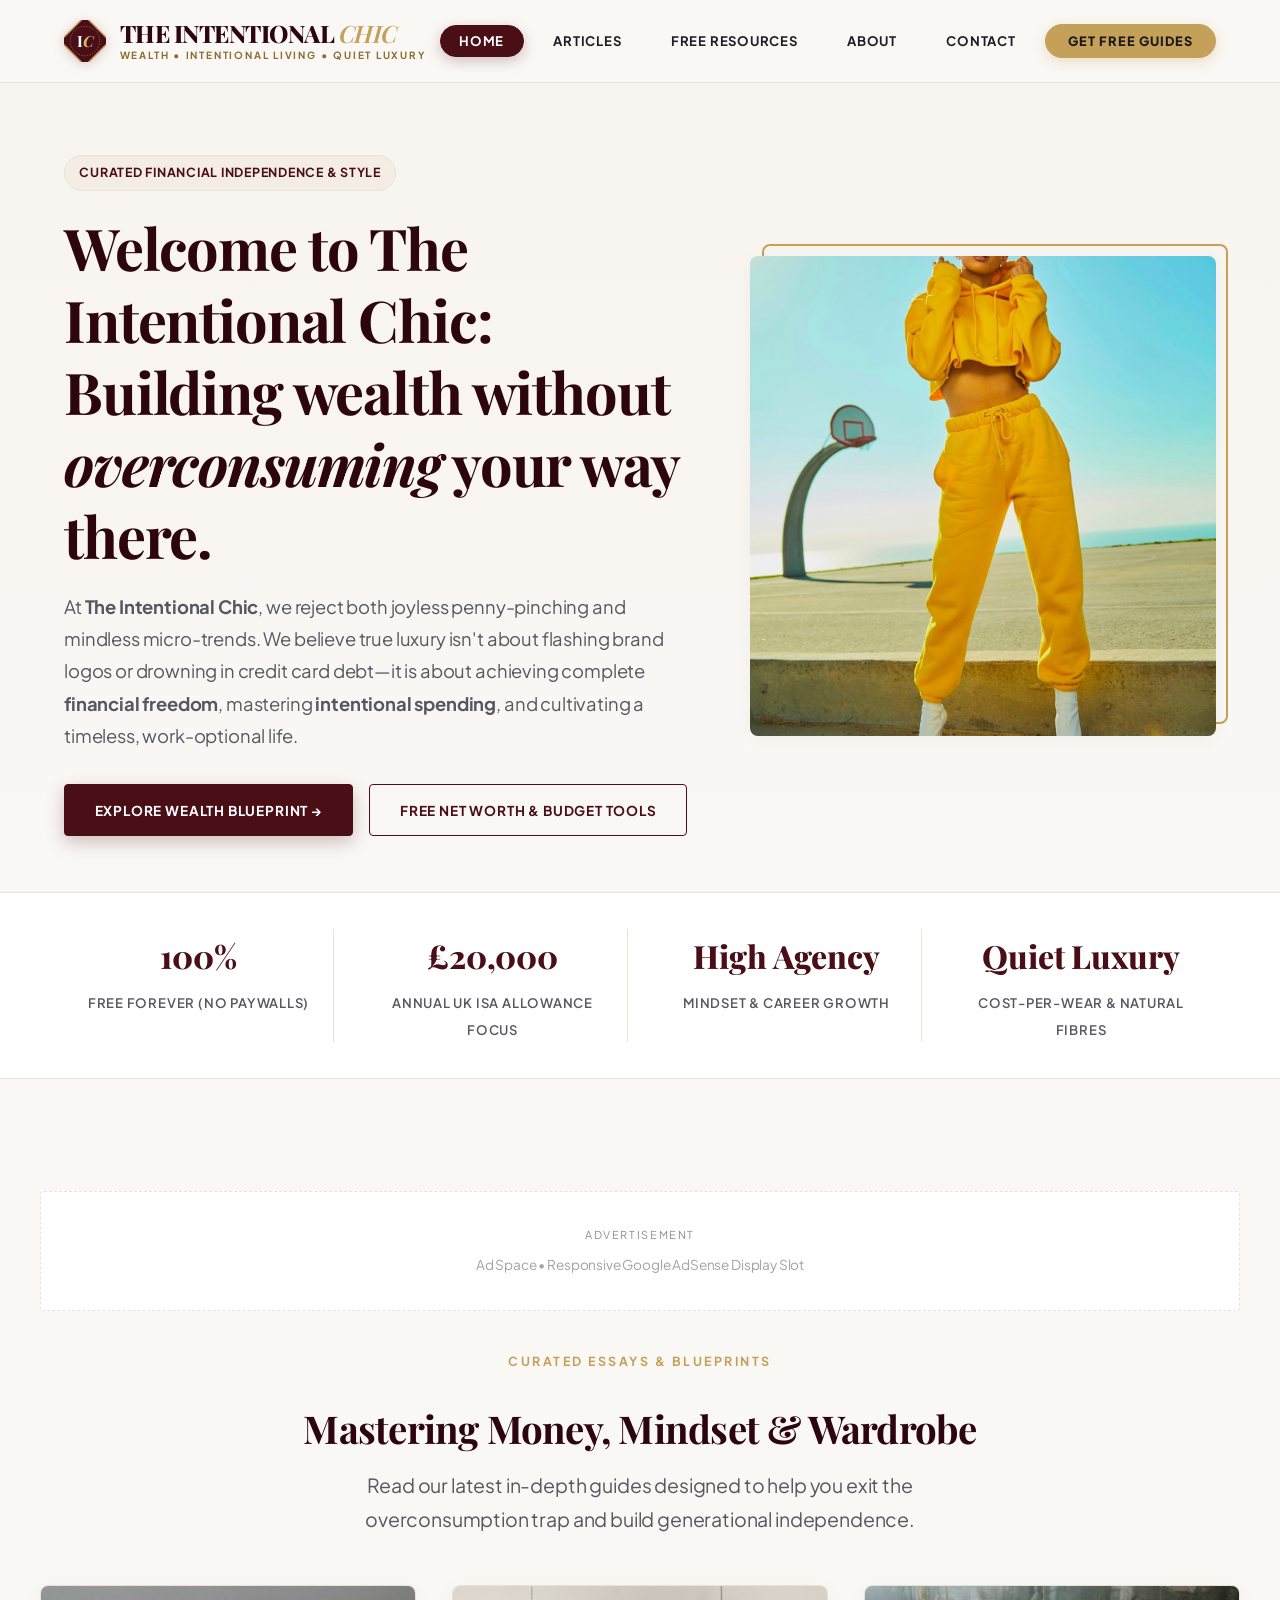
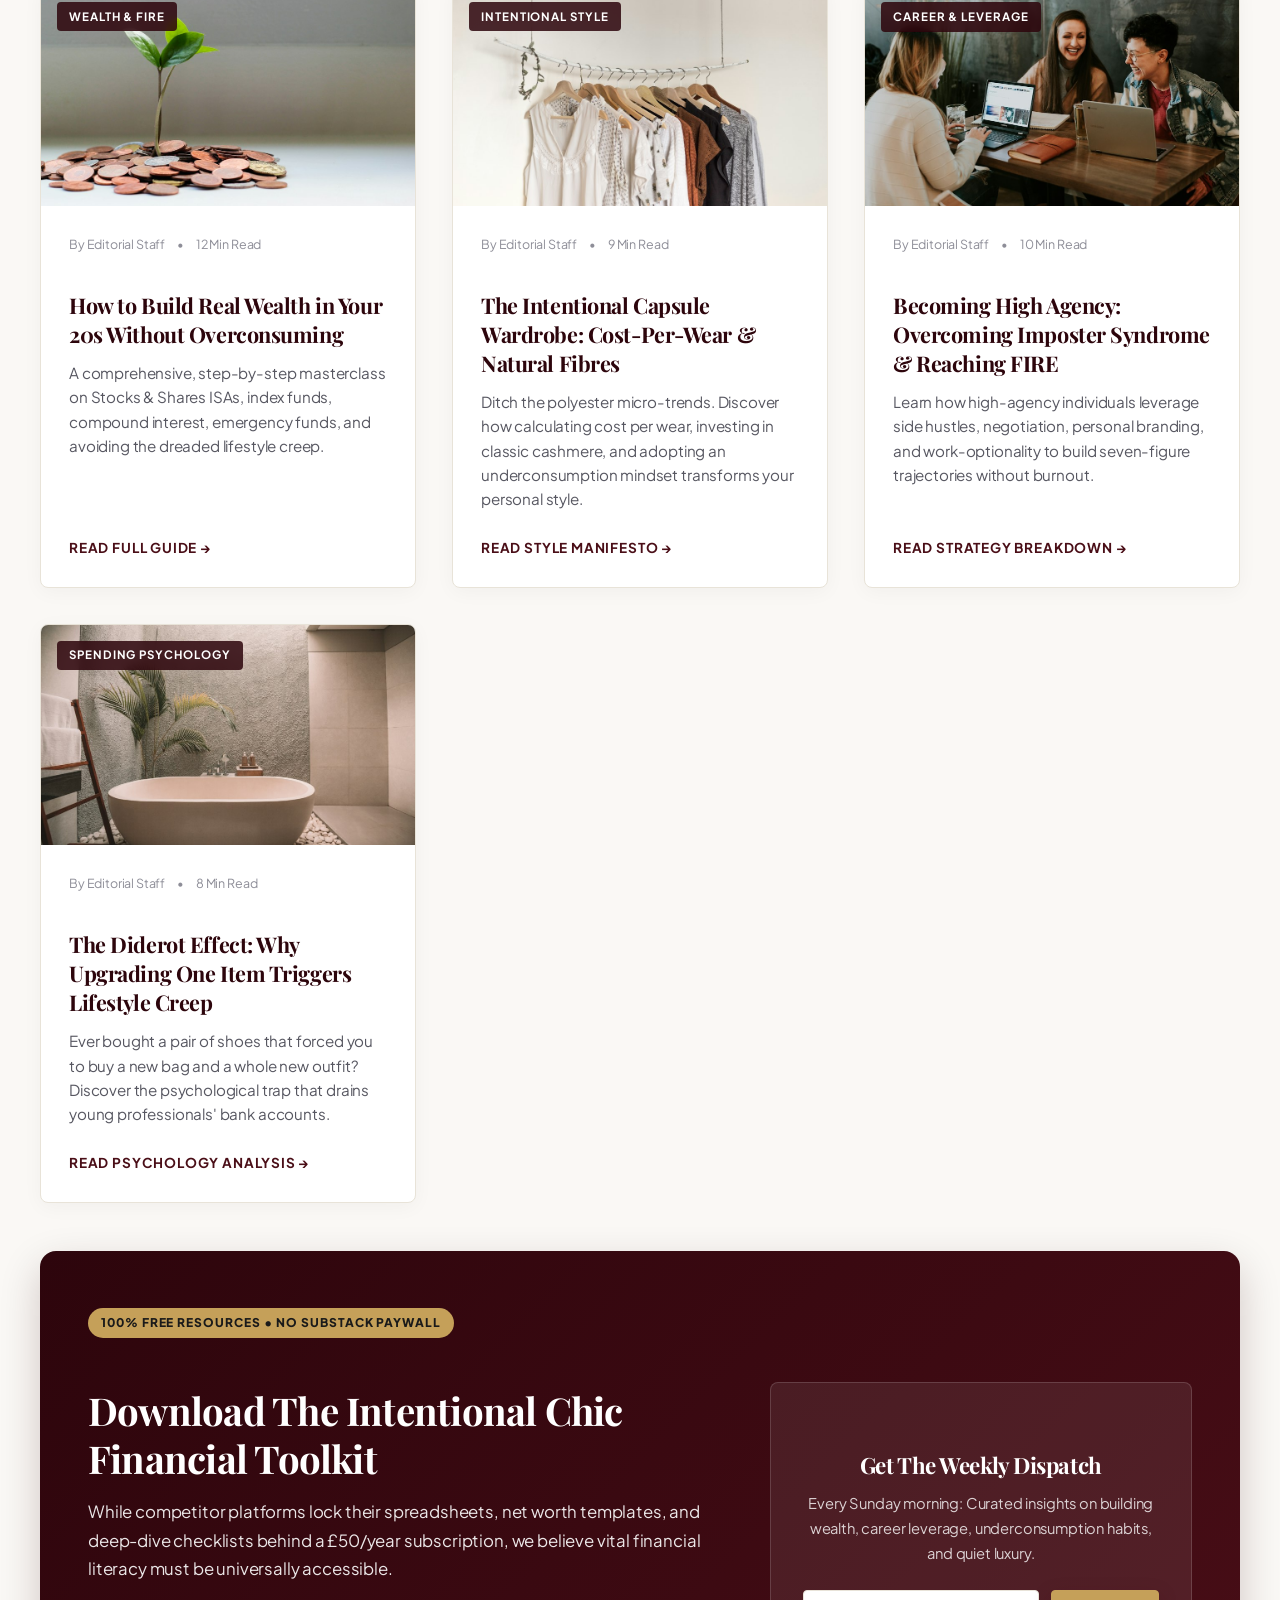
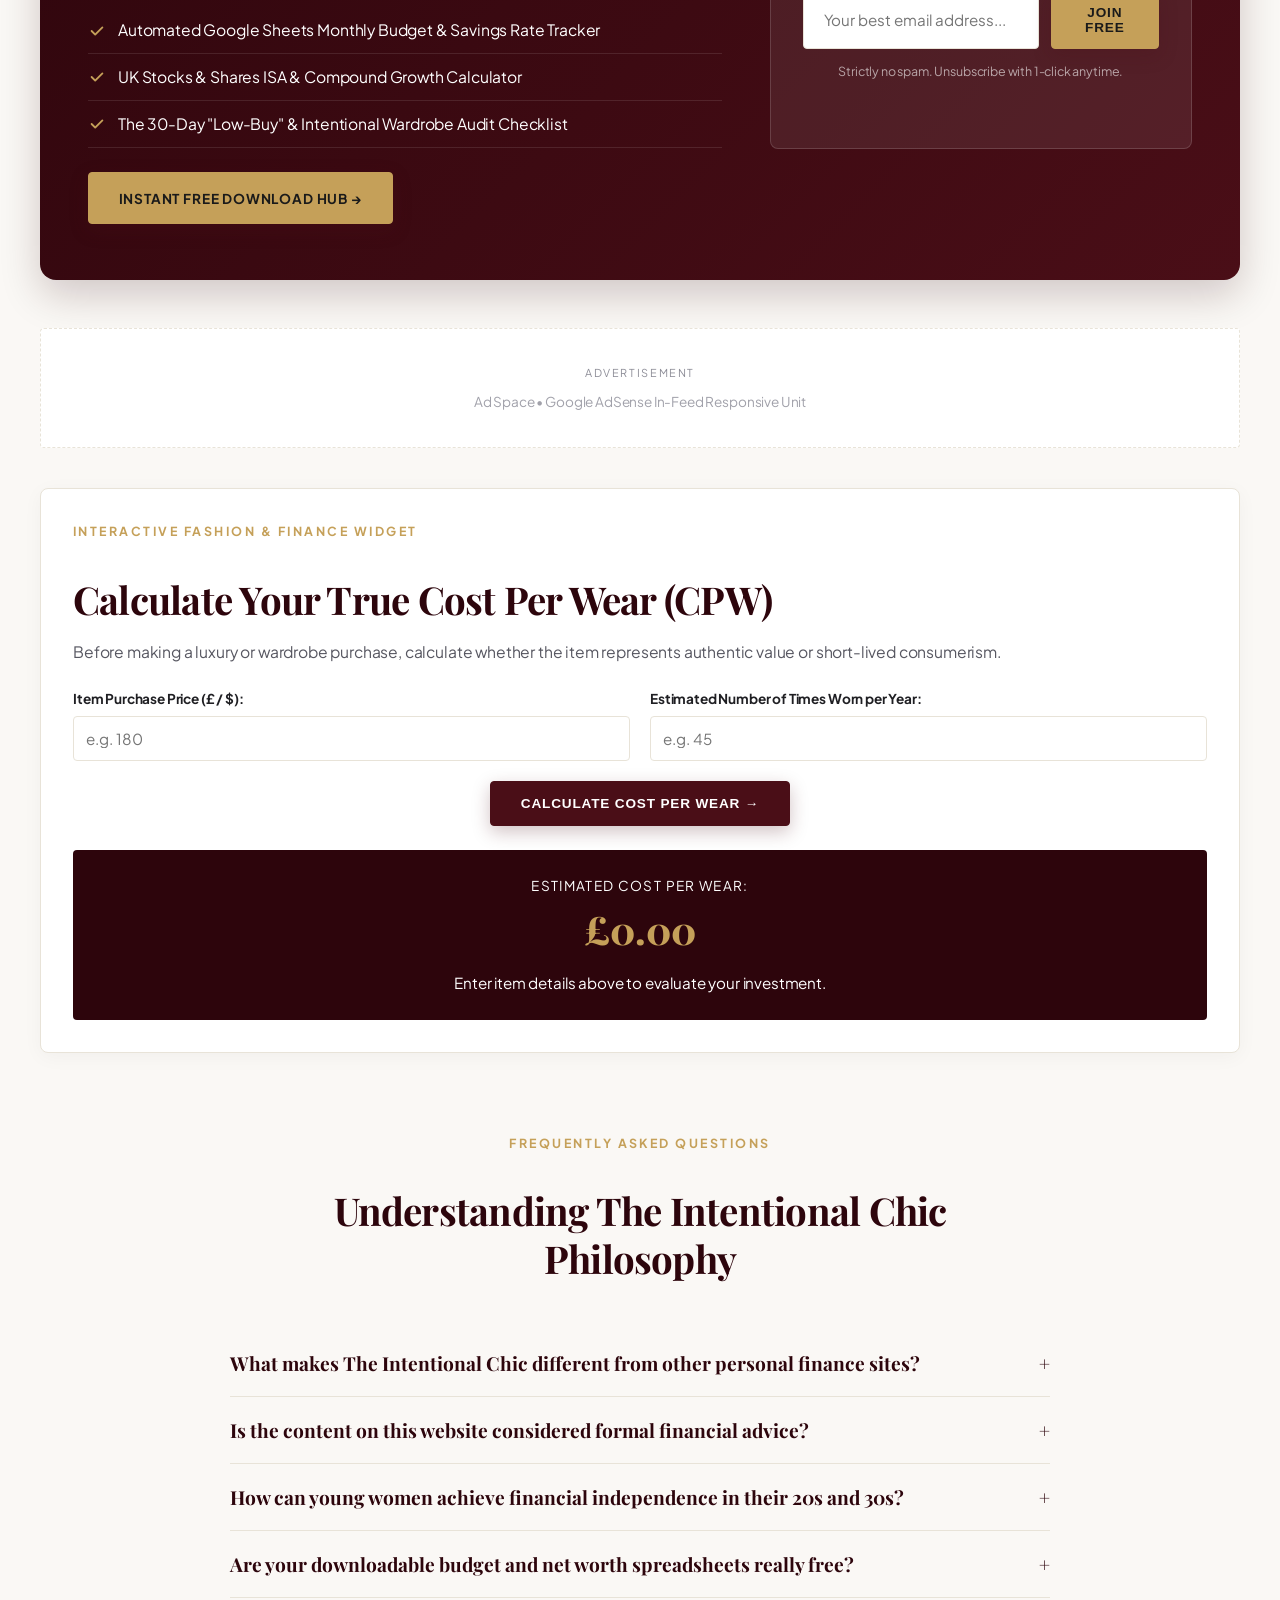
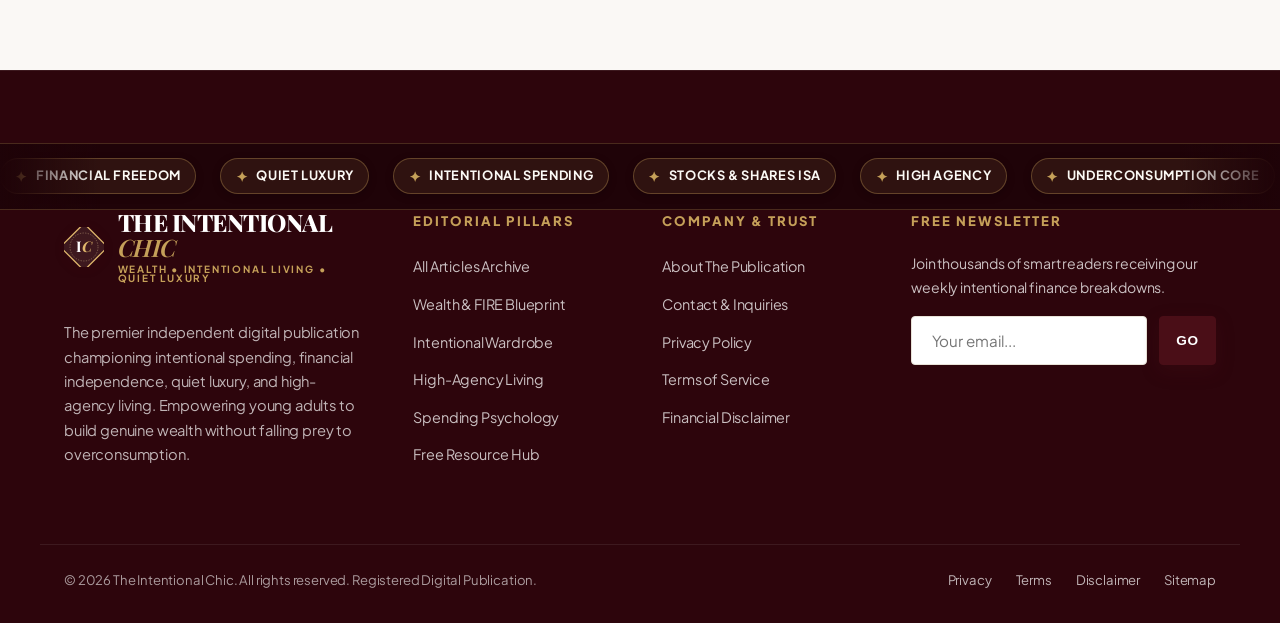
==== commit e66fe8ca: "Update index.html" ====
--- a/index.html
+++ b/index.html
@@ -2,6 +2,7 @@
 <html lang="en">
 <head>
   <meta charset="UTF-8">
+  <meta name="google-site-verification" content="IKFVauUlNAfPdeCo78Q7cz0ERDbd8IYwgazJjc6vjzc" />
   <meta name="viewport" content="width=device-width, initial-scale=1.0">
   <title>The Intentional Chic — Building Wealth, Intentional Living & Quiet Luxury</title>
   <meta name="description" content="Welcome to The Intentional Chic. Discover how to build wealth in your 20s and 30s without overconsuming. 100% free personal finance guides, Stocks & Shares ISA tutorials, quiet luxury capsule wardrobes, and high-agency strategies.">
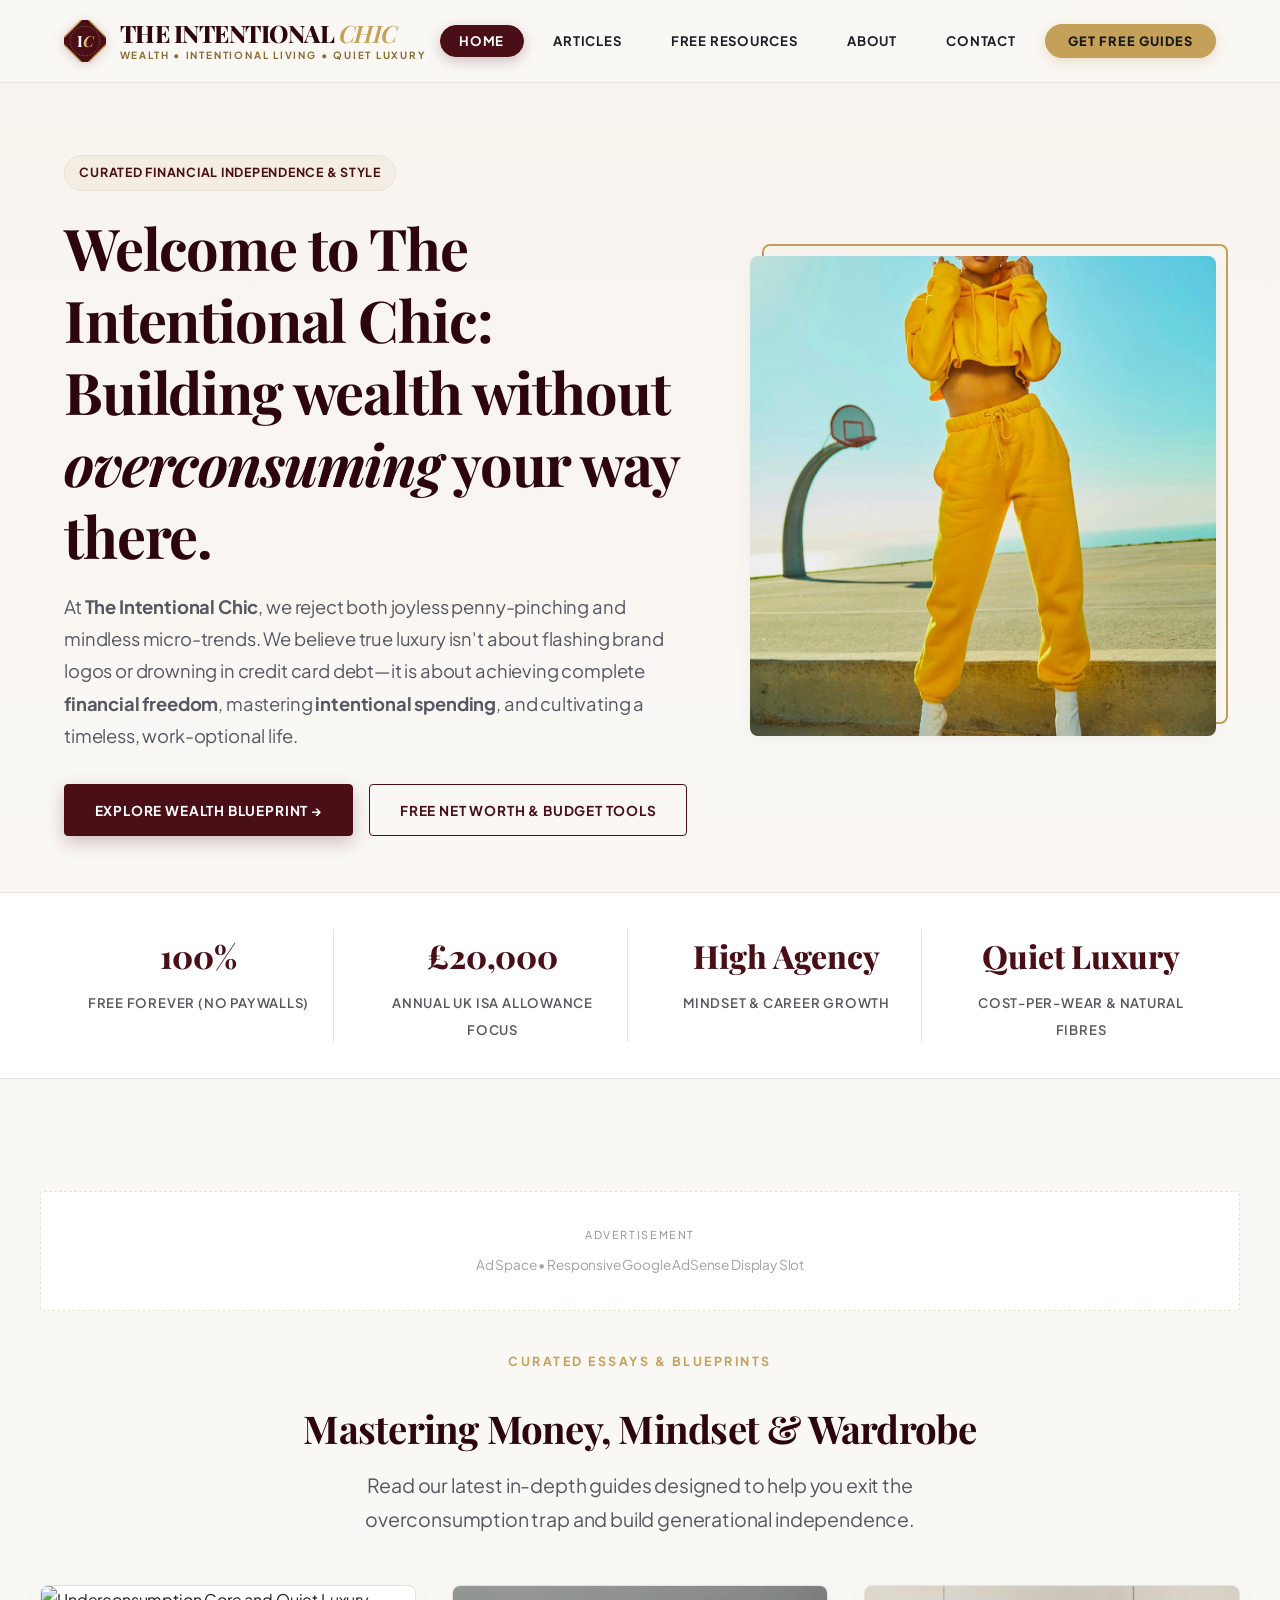
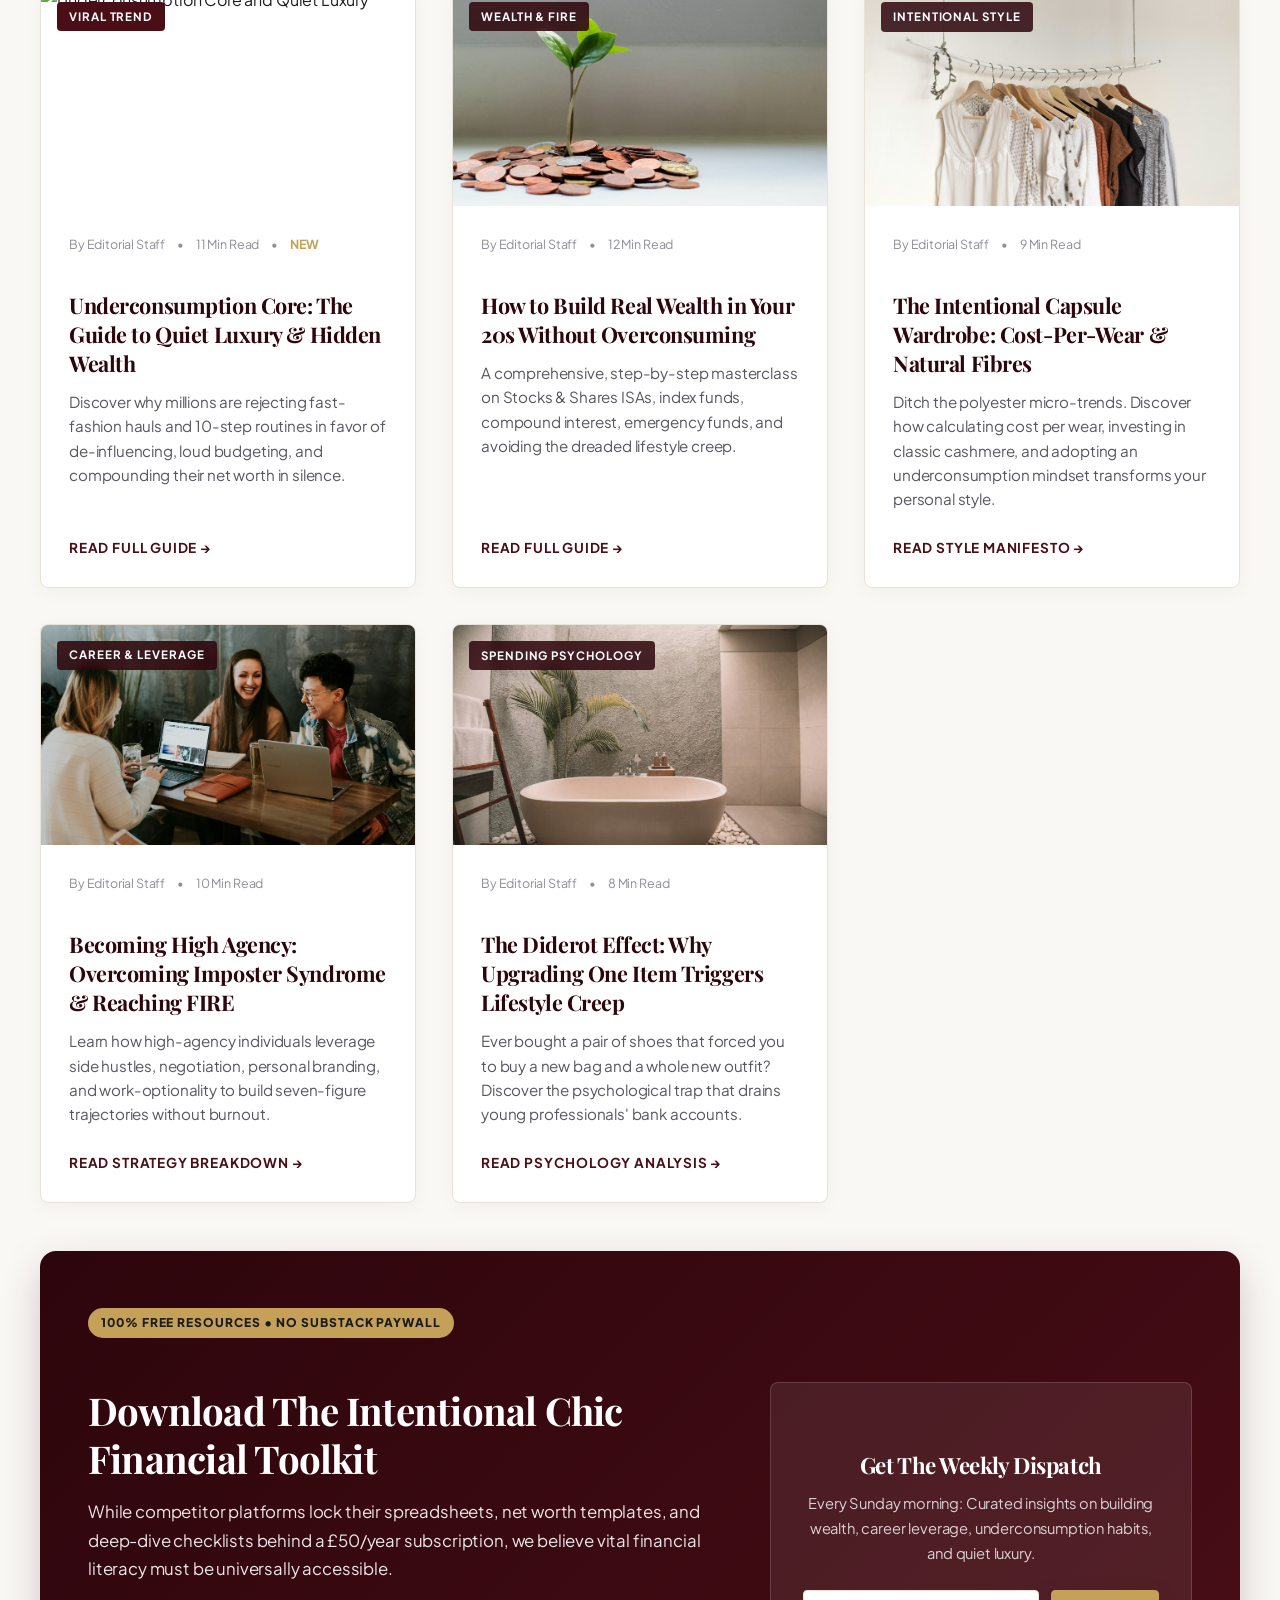
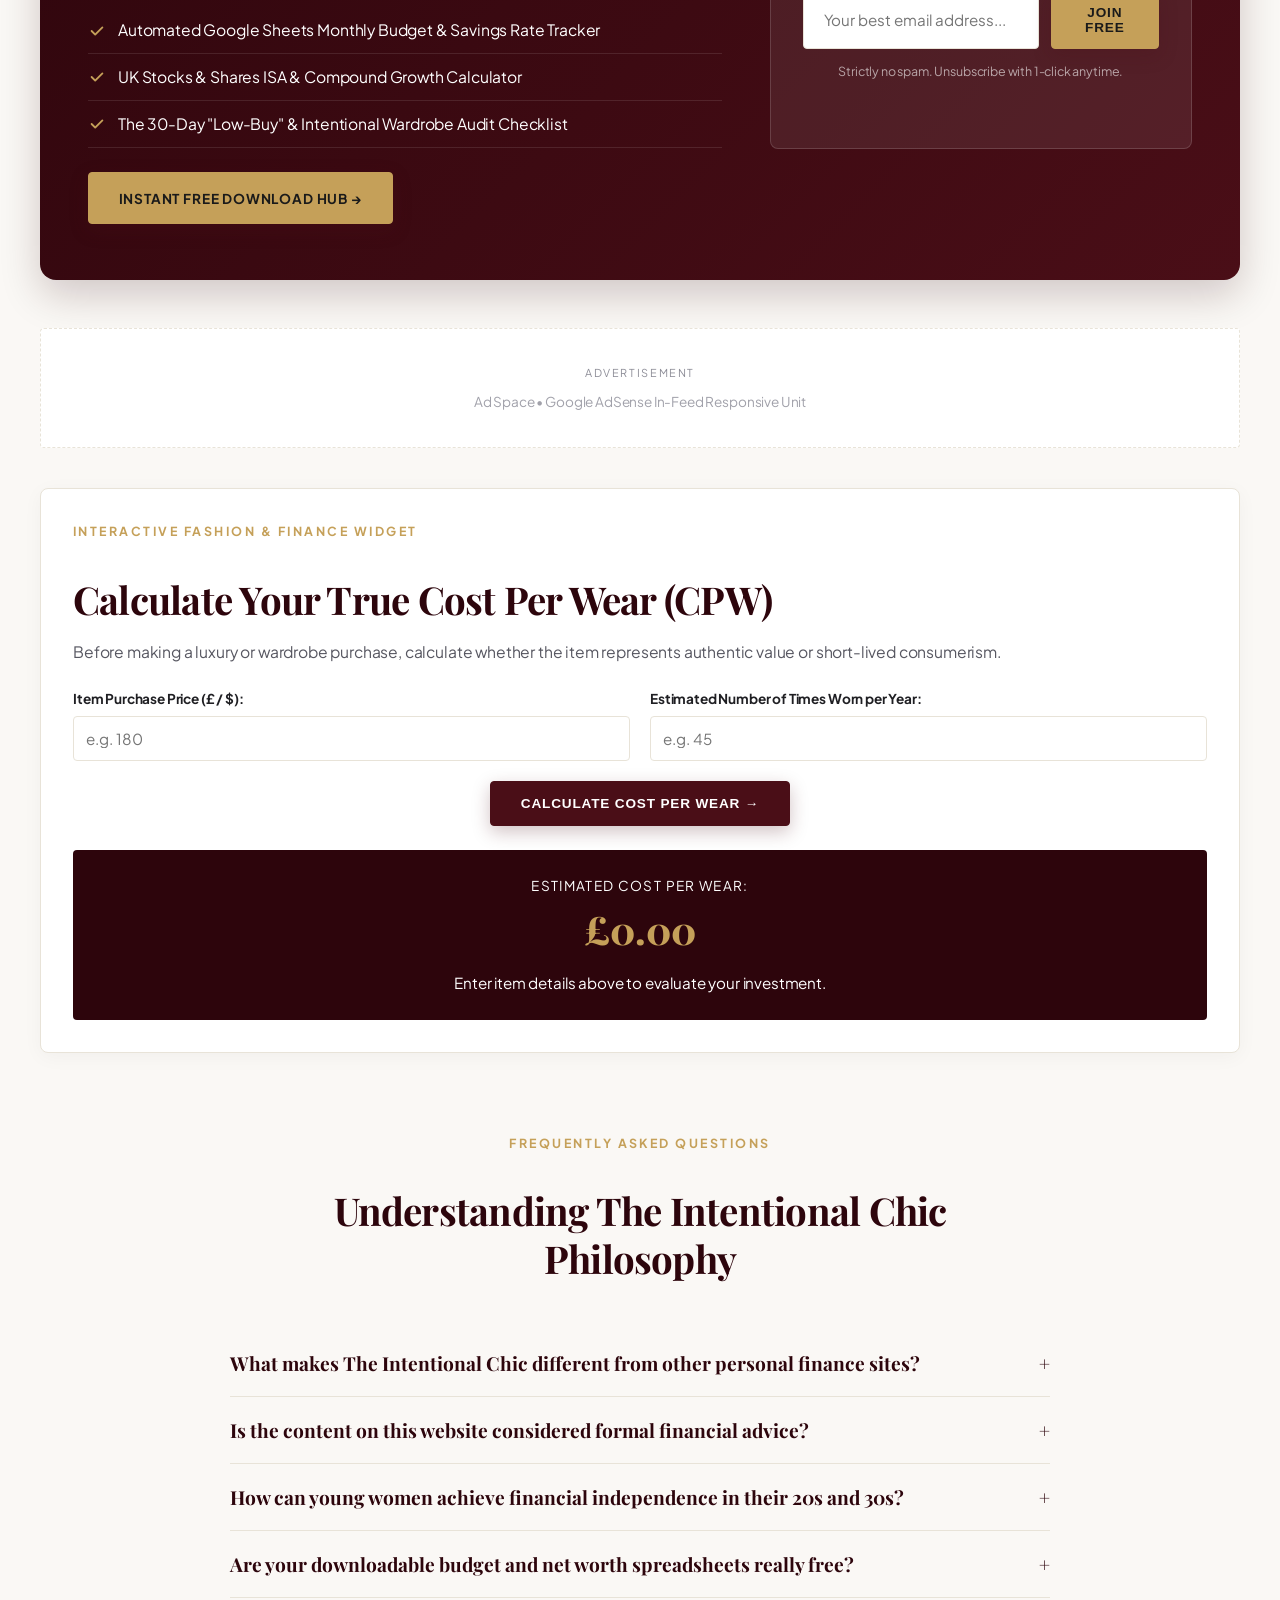
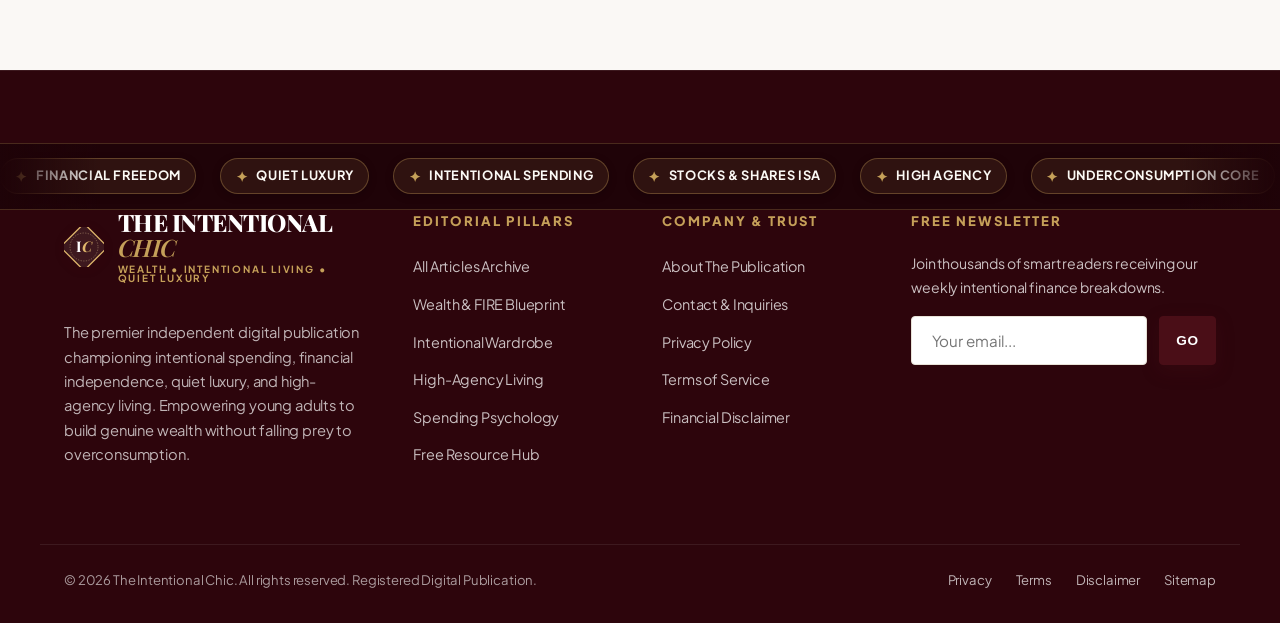
==== commit 428c4c81: "Add files via upload" ====
--- a/index.html
+++ b/index.html
@@ -2,7 +2,6 @@
 <html lang="en">
 <head>
   <meta charset="UTF-8">
-  <meta name="google-site-verification" content="IKFVauUlNAfPdeCo78Q7cz0ERDbd8IYwgazJjc6vjzc" />
   <meta name="viewport" content="width=device-width, initial-scale=1.0">
   <title>The Intentional Chic — Building Wealth, Intentional Living & Quiet Luxury</title>
   <meta name="description" content="Welcome to The Intentional Chic. Discover how to build wealth in your 20s and 30s without overconsuming. 100% free personal finance guides, Stocks & Shares ISA tutorials, quiet luxury capsule wardrobes, and high-agency strategies.">
@@ -143,6 +142,26 @@
 
     <!-- Articles Grid -->
     <div class="articles-grid">
+
+      <!-- Featured Viral Trend (Newest Article) -->
+      <article class="article-card">
+        <div class="card-thumb-wrap">
+          <img src="images/underconsumption-core-quiet-luxury.jpg" alt="Underconsumption Core and Quiet Luxury" class="card-thumb" loading="lazy">
+          <span class="card-category" style="background: var(--color-primary);">Viral Trend</span>
+        </div>
+        <div class="card-body">
+          <div class="card-meta">
+            <span>By Editorial Staff</span> &bull; <span>11 Min Read</span> &bull; <span style="color: var(--color-accent-gold); font-weight: 700;">NEW</span>
+          </div>
+          <h3 class="card-title">
+            <a href="underconsumption-core-quiet-luxury.html">Underconsumption Core: The Guide to Quiet Luxury &amp; Hidden Wealth</a>
+          </h3>
+          <p class="card-excerpt">
+            Discover why millions are rejecting fast-fashion hauls and 10-step routines in favor of de-influencing, loud budgeting, and compounding their net worth in silence.
+          </p>
+          <a href="underconsumption-core-quiet-luxury.html" class="card-link">Read Full Guide &rarr;</a>
+        </div>
+      </article>
 
       <!-- Article Card 1 -->
       <article class="article-card">
